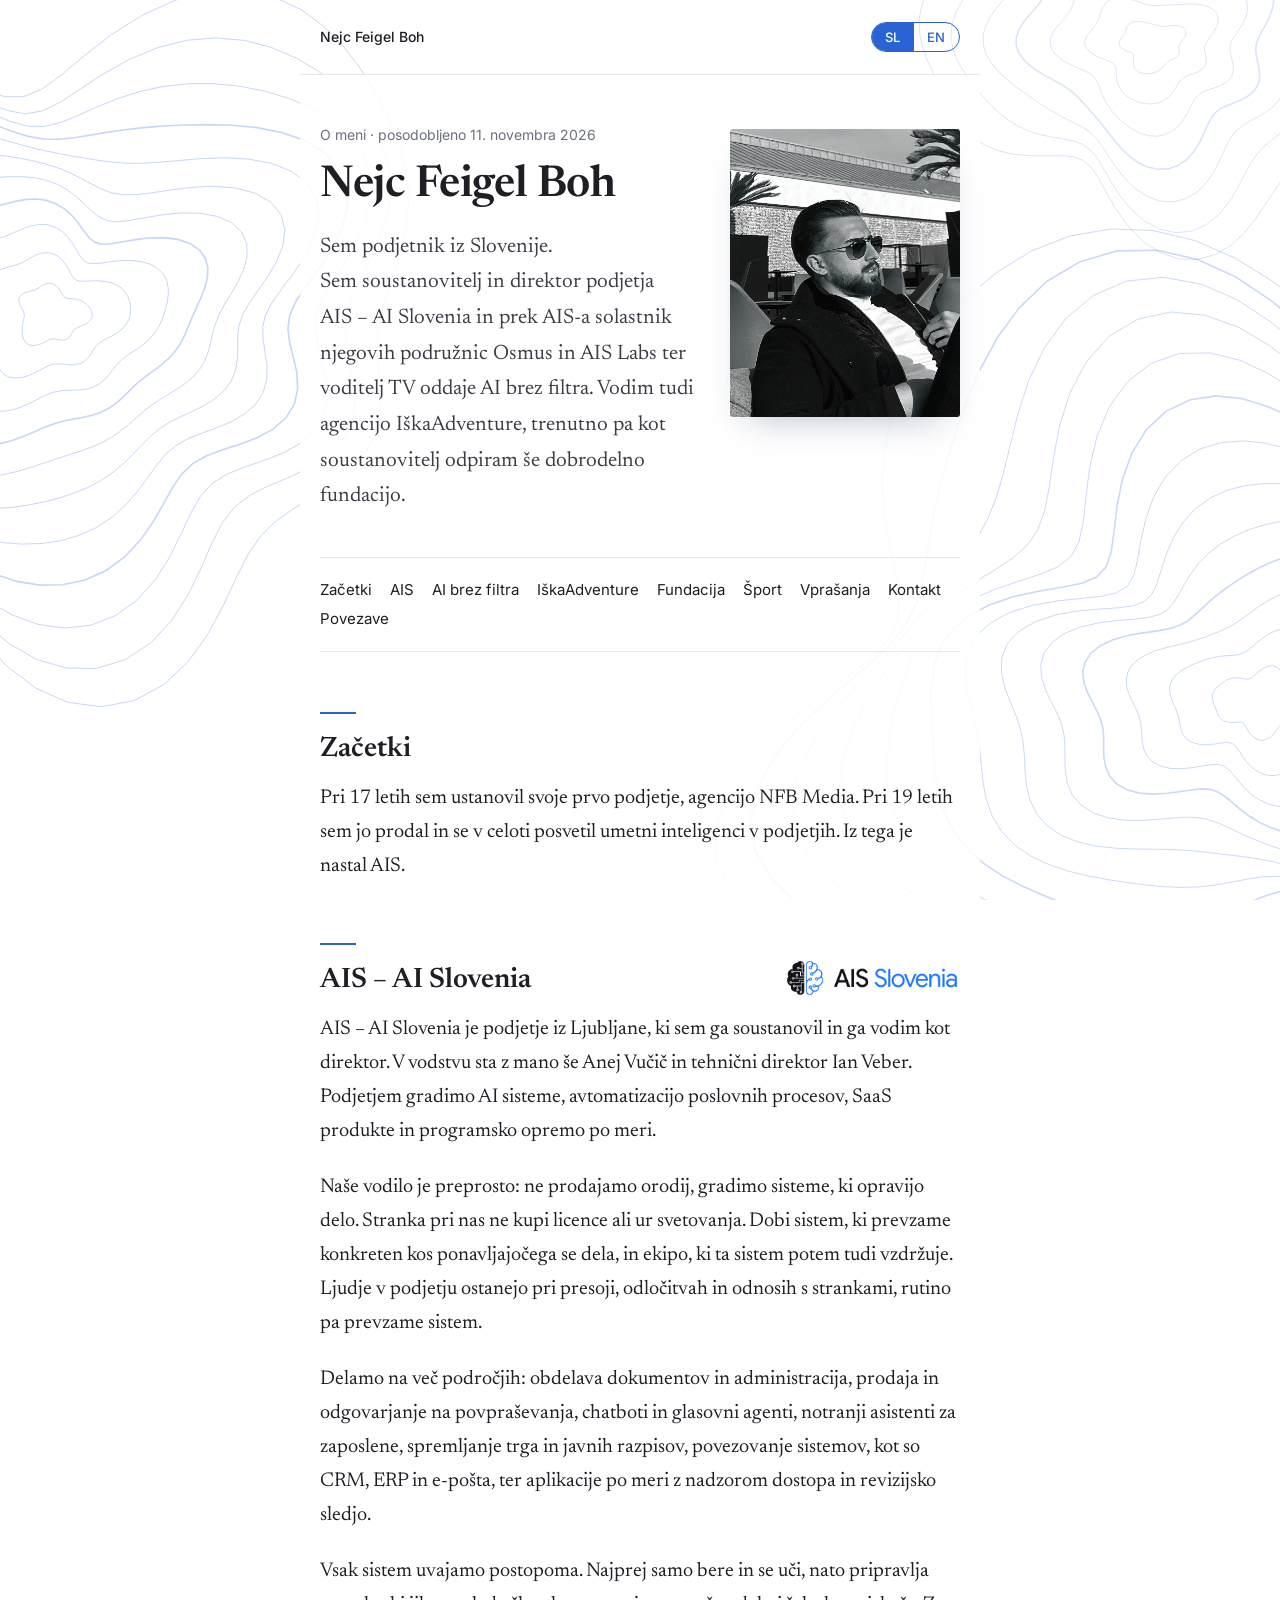
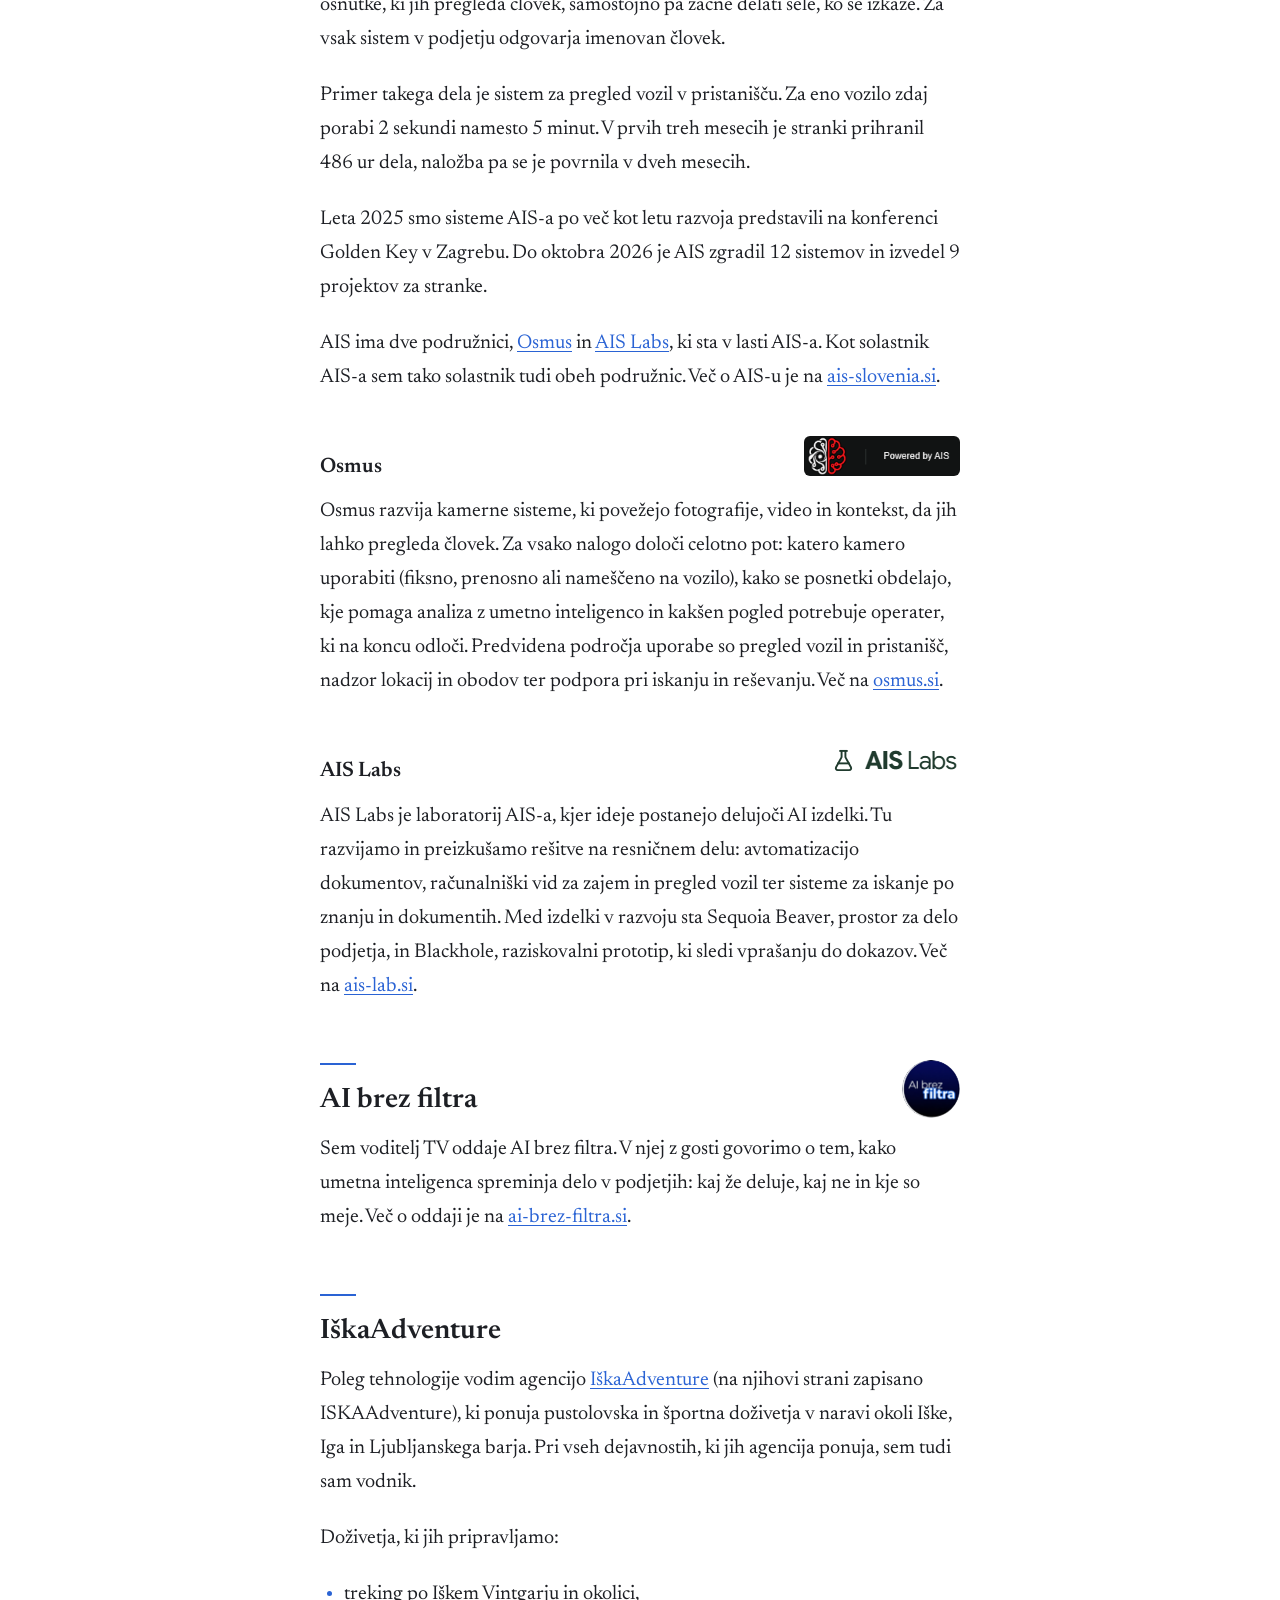
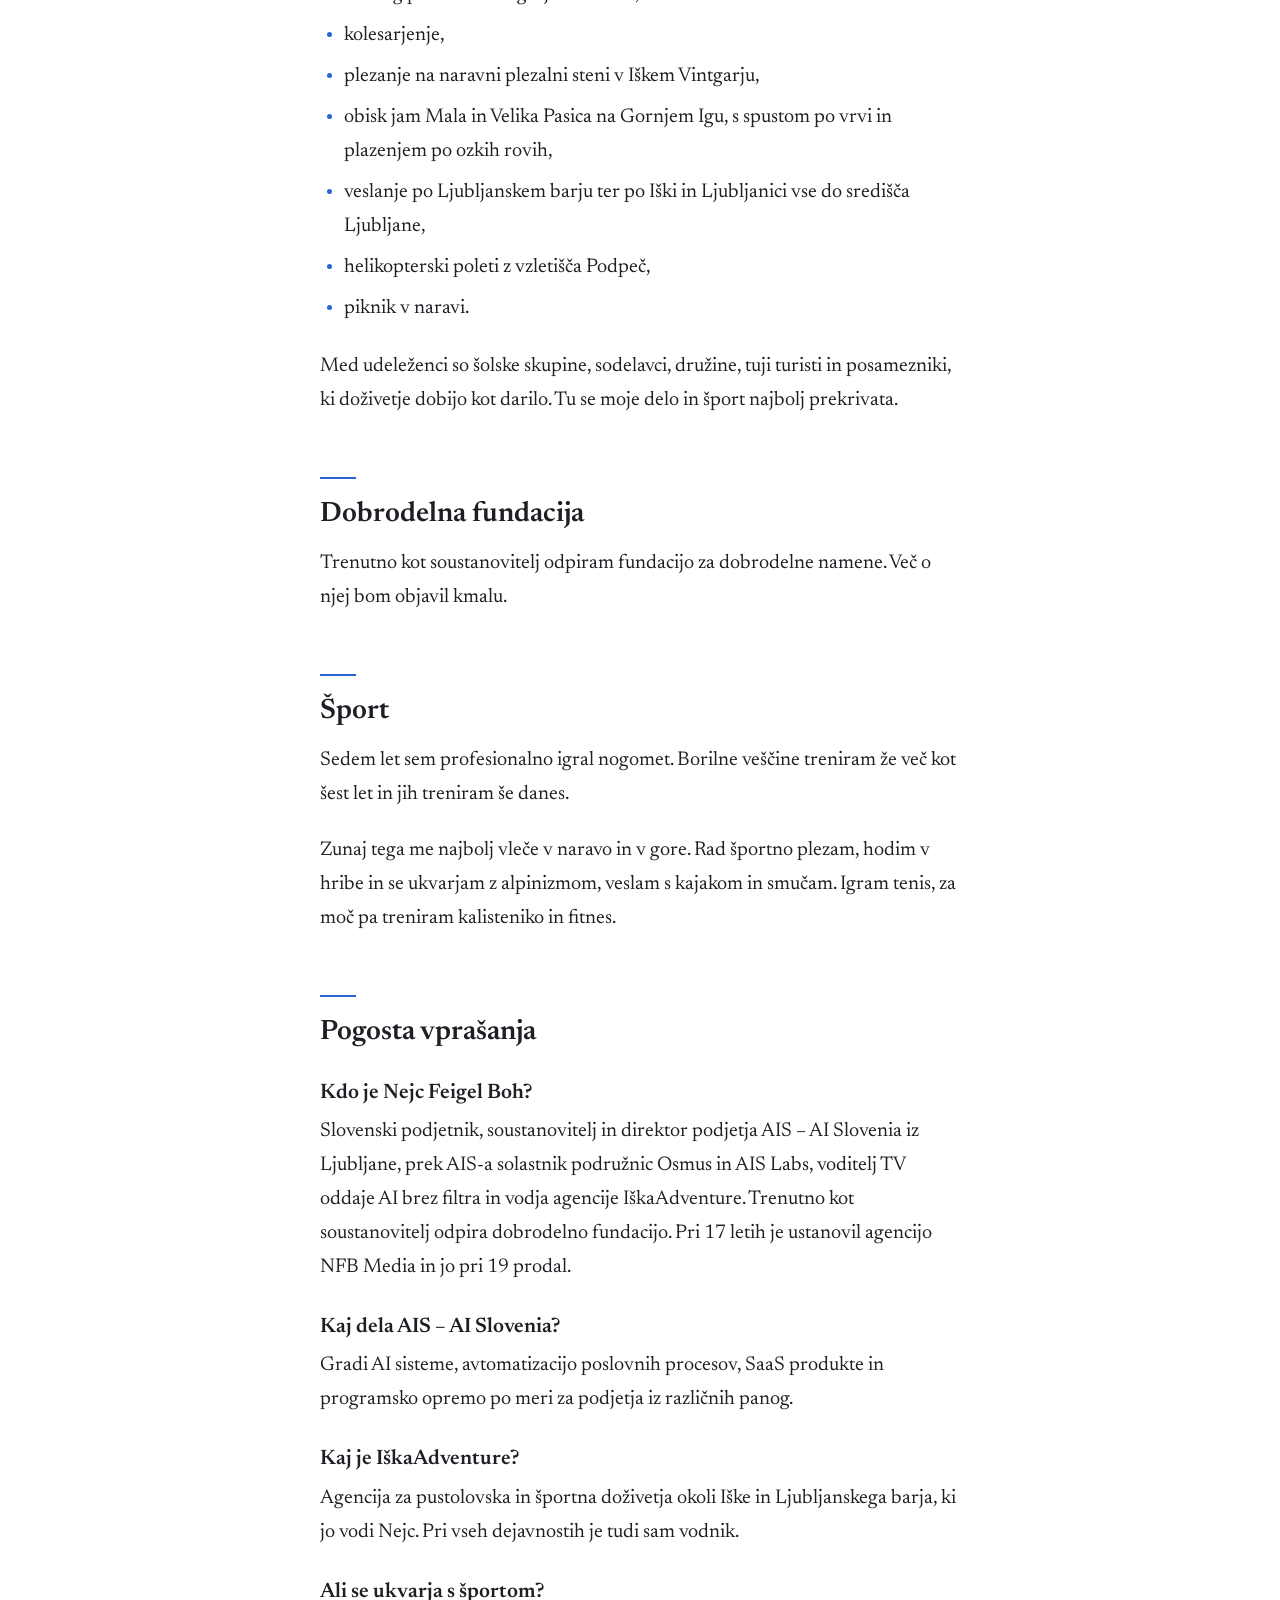
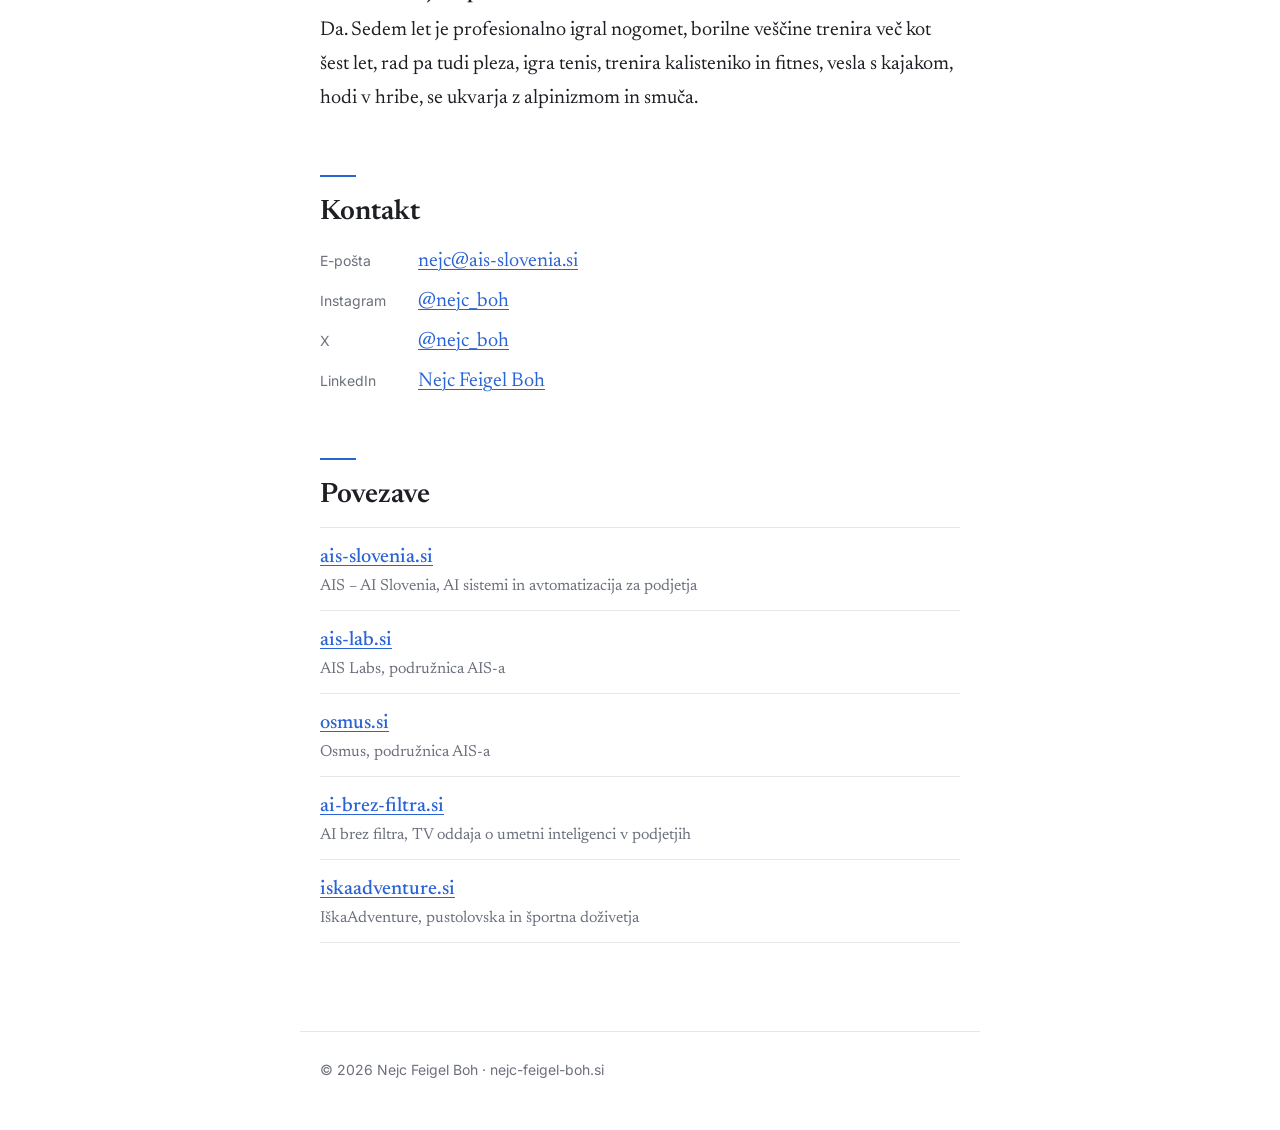
==== index.html @ ed2485aa "Osebna stran nejc-feigel-boh.si (SL in EN) Co-Authored-By: Claude Opus 5.5 <noreply@anthropic.com>" ====
<!doctype html>
<html lang="sl">
<head>
<meta charset="utf-8">
<meta name="viewport" content="width=device-width, initial-scale=1">
<title>Nejc Feigel Boh – soustanovitelj in direktor AIS</title>
<meta name="description" content="Nejc Feigel Boh je soustanovitelj in direktor AIS – AI Slovenia, voditelj TV oddaje AI brez filtra in vodja agencije IškaAdventure. Kdo je in s čim se ukvarja.">
<meta name="author" content="Nejc Feigel Boh">
<link rel="canonical" href="https://nejc-feigel-boh.si/">
<link rel="alternate" hreflang="sl" href="https://nejc-feigel-boh.si/">
<link rel="alternate" hreflang="en" href="https://nejc-feigel-boh.si/en/">
<link rel="alternate" hreflang="x-default" href="https://nejc-feigel-boh.si/">
<meta name="robots" content="index, follow, max-image-preview:large">
<meta name="color-scheme" content="light">

<meta property="og:type" content="profile">
<meta property="og:locale" content="sl_SI">
<meta property="og:title" content="Nejc Feigel Boh">
<meta property="og:description" content="Kdo je Nejc Feigel Boh, s čim se ukvarja in kako ga kontaktirate.">
<meta property="og:url" content="https://nejc-feigel-boh.si/">
<meta property="og:image" content="https://nejc-feigel-boh.si/og-image.jpg">
<meta property="og:image:width" content="1200">
<meta property="og:image:height" content="630">
<meta property="og:image:alt" content="Nejc Feigel Boh, črno-bela fotografija">
<meta property="profile:first_name" content="Nejc">
<meta property="profile:last_name" content="Feigel Boh">
<meta name="twitter:card" content="summary_large_image">

<link rel="alternate" type="text/plain" href="/llms.txt" title="LLM povzetek">

<link rel="preload" href="/fonts/newsreader-normal-400-latin.woff2" as="font" type="font/woff2" crossorigin>
<link rel="stylesheet" href="/fonts/fonts.css">
<link rel="icon" href="/favicon.svg" type="image/svg+xml">
<link rel="icon" href="/favicon-32.png" sizes="32x32" type="image/png">
<link rel="apple-touch-icon" href="/apple-touch-icon.png">

<script type="application/ld+json">
{
  "@context": "https://schema.org",
  "@graph": [
    {
      "@type": "ProfilePage",
      "@id": "https://nejc-feigel-boh.si/#page",
      "url": "https://nejc-feigel-boh.si/",
      "name": "Nejc Feigel Boh",
      "inLanguage": "sl",
      "dateModified": "2026-11-11",
      "mainEntity": { "@id": "https://nejc-feigel-boh.si/#person" }
    },
    {
      "@type": "Person",
      "@id": "https://nejc-feigel-boh.si/#person",
      "name": "Nejc Feigel Boh",
      "givenName": "Nejc",
      "familyName": "Feigel Boh",
      "url": "https://nejc-feigel-boh.si/",
      "image": "https://nejc-feigel-boh.si/nejc-foto.jpg",
      "jobTitle": [
        "Soustanovitelj in direktor AIS – AI Slovenia",
        "Voditelj TV oddaje AI brez filtra",
        "Vodja agencije IškaAdventure in vodnik"
      ],
      "description": "Slovenski podjetnik. Soustanovitelj in direktor podjetja AIS – AI Slovenia, ki gradi AI sisteme, avtomatizacijo poslovnih procesov, SaaS produkte in programsko opremo po meri. Kot solastnik AIS-a je solastnik tudi njegovih podružnic Osmus in AIS Labs. Voditelj TV oddaje AI brez filtra. Vodi agencijo IškaAdventure in je vodnik pri njenih pustolovskih in športnih dejavnostih. Kot soustanovitelj odpira dobrodelno fundacijo. Pri 17 letih je ustanovil agencijo NFB Media in jo pri 19 prodal. Sedem let je profesionalno igral nogomet, borilne veščine trenira več kot šest let.",
      "nationality": { "@type": "Country", "name": "Slovenija" },
      "homeLocation": { "@type": "Place", "name": "Ljubljana, Slovenija" },
      "worksFor": [{ "@id": "https://ais-slovenia.si/#organization" }, { "@id": "https://nejc-feigel-boh.si/#iska" }],
      "email": "mailto:nejc@ais-slovenia.si",
      "knowsLanguage": ["sl", "en"],
      "knowsAbout": [
        "umetna inteligenca v podjetjih",
        "avtomatizacija poslovnih procesov",
        "AI agenti",
        "programska oprema po meri",
        "vodenje podjetja",
        "pustolovski turizem in vodenje v naravi",
        "plezanje", "nogomet", "borilne veščine"
      ],
      "sameAs": [
        "https://www.instagram.com/nejc_boh/",
        "https://x.com/nejc_boh",
        "https://si.linkedin.com/in/nejc-feigel-boh-abba783a3"
      ]
    },
    {
      "@type": "Organization",
      "@id": "https://ais-slovenia.si/#organization",
      "name": "AIS Slovenia",
      "alternateName": ["AIS – AI Slovenia", "AIS", "Artificial Intelligence Slovenia"],
      "legalName": "AIS, razvoj umetne inteligence, Anej Vučič s.p.",
      "url": "https://ais-slovenia.si/",
      "address": { "@type": "PostalAddress", "addressLocality": "Ljubljana", "addressCountry": "SI" },
      "founder": { "@id": "https://nejc-feigel-boh.si/#person" },
      "subOrganization": [
        { "@type": "Organization", "name": "Osmus", "alternateName": "OSMUS", "url": "https://osmus.si/" },
        { "@type": "Organization", "name": "AIS Labs", "url": "https://ais-lab.si/" }
      ]
    },
    {
      "@type": "Organization",
      "@id": "https://nejc-feigel-boh.si/#iska",
      "name": "IškaAdventure",
      "alternateName": ["ISKAAdventure", "Iška Adventure"],
      "url": "https://iskaadventure.si/",
      "description": "Pustolovske in športne dejavnosti v okolici Iške in Ljubljanskega barja: treking, kolesarjenje, plezanje v Iškem Vintgarju, obisk jam Mala in Velika Pasica, veslanje, helikopterski poleti in piknik."
    },
    {
      "@type": "TVSeries",
      "name": "AI brez filtra",
      "url": "https://ai-brez-filtra.si/",
      "inLanguage": "sl",
      "actor": { "@id": "https://nejc-feigel-boh.si/#person" },
      "description": "TV oddaja o umetni inteligenci v podjetjih, ki jo vodi Nejc Feigel Boh."
    },
    {
      "@type": "FAQPage",
      "@id": "https://nejc-feigel-boh.si/#faq",
      "mainEntity": [
        {
          "@type": "Question",
          "name": "Kdo je Nejc Feigel Boh?",
          "acceptedAnswer": { "@type": "Answer", "text": "Nejc Feigel Boh je slovenski podjetnik, soustanovitelj in direktor podjetja AIS – AI Slovenia iz Ljubljane in prek AIS-a solastnik podružnic Osmus in AIS Labs, voditelj TV oddaje AI brez filtra in vodja agencije IškaAdventure. Trenutno kot soustanovitelj odpira dobrodelno fundacijo. Pri 17 letih je ustanovil agencijo NFB Media in jo pri 19 prodal." }
        },
        {
          "@type": "Question",
          "name": "Kaj je AIS – AI Slovenia?",
          "acceptedAnswer": { "@type": "Answer", "text": "AIS – AI Slovenia je podjetje iz Ljubljane, ki gradi AI sisteme, avtomatizacije poslovnih procesov, SaaS produkte in aplikacije po meri. Podružnici AIS-a sta Osmus in AIS Labs." }
        },
        {
          "@type": "Question",
          "name": "Kaj je IškaAdventure?",
          "acceptedAnswer": { "@type": "Answer", "text": "IškaAdventure (uradno ISKAAdventure) je agencija za pustolovske in športne dejavnosti v okolici Iške in Ljubljanskega barja, ki jo vodi Nejc Feigel Boh. Ponuja treking, kolesarjenje, plezanje v Iškem Vintgarju, obisk jam Mala in Velika Pasica, veslanje, helikopterske polete in piknike. Nejc je vodnik pri vseh dejavnostih." }
        },
        {
          "@type": "Question",
          "name": "Ali se Nejc Feigel Boh ukvarja s športom?",
          "acceptedAnswer": { "@type": "Answer", "text": "Da. Sedem let je profesionalno igral nogomet, borilne veščine trenira več kot šest let. Rad pleza, igra tenis, trenira kalisteniko in fitnes, vesla s kajakom, hodi v hribe, se ukvarja z alpinizmom in smuča." }
        },
        {
          "@type": "Question",
          "name": "Kako kontaktiram Nejca Feigel Boha?",
          "acceptedAnswer": { "@type": "Answer", "text": "Po e-pošti nejc@ais-slovenia.si." }
        }
      ]
    }
  ]
}
</script>

<style>
  :root {
    --bg: #ffffff;
    --text: #1d1f24;
    --muted: #6b707c;
    --line: #e6e7ea;
    --blue: #2a63d4;
    --blue-dark: #1d4aa6;
  }
  * { box-sizing: border-box; }
  html { scroll-behavior: smooth; }
  body {
    margin: 0; background: var(--bg); color: var(--text);
    font-family: Newsreader, Georgia, "Times New Roman", serif;
    font-size: 20px; line-height: 1.7;
    -webkit-font-smoothing: antialiased;
  }
  a { color: var(--blue); text-decoration: underline; text-decoration-thickness: 1px; text-underline-offset: 3px; }
  a:hover { color: var(--blue-dark); }

  .site { max-width: 680px; margin: 0 auto; padding: 0 20px; }
  .top {
    max-width: 680px; margin: 0 auto; padding: 22px 20px;
    display: flex; justify-content: space-between; align-items: baseline; gap: 16px;
    font-family: Inter, system-ui, sans-serif; font-size: 14px; color: var(--muted);
    border-bottom: 1px solid var(--line);
  }
  .top a { color: var(--text); text-decoration: none; font-weight: 500; }
  .top { align-items: center; }

  /* Gumb za jezik */
  .lang { display: inline-flex; border: 1px solid var(--blue); border-radius: 999px; overflow: hidden; }
  .lang a, .lang span {
    padding: 5px 13px; font-size: 13px; font-weight: 500; letter-spacing: .04em; line-height: 1.4;
  }
  .lang .on { background: var(--blue); color: #fff; }
  .top .lang a { color: var(--blue); }
  .top .lang a:hover { background: #eef3fc; color: var(--blue-dark); }

  article { padding: 48px 0 24px; }

  .author { font-family: Inter, system-ui, sans-serif; font-size: 14px; color: var(--muted); margin-bottom: 14px; }

  /* Velika fotografija na vrhu */
  .opening { display: grid; grid-template-columns: 1fr 230px; gap: 36px; align-items: start; }
  .opening .intro { font-size: 21px; }
  .nowrap { white-space: nowrap; }
  .hero-photo { margin: 6px 0 0; }
  .hero-photo img {
    display: block; width: 100%; height: auto; aspect-ratio: 4 / 5; object-fit: cover; object-position: 45% 30%;
    border-radius: 3px; box-shadow: 0 18px 36px -20px rgba(20, 40, 90, .35);
  }
  @media (max-width: 600px) {
    .opening { grid-template-columns: 1fr; gap: 0; }
    .hero-photo { order: -1; width: 62%; max-width: 240px; margin: 0 0 24px; }
  }

  /* Ozadje: plastnice, ki se premikajo ob skrolanju */
  html { background: var(--bg); }
  body { background: transparent; }
  #topo { position: fixed; inset: 0; width: 100%; height: 100%; z-index: -1; pointer-events: none; }
  #topo path { fill: none; stroke: var(--blue); stroke-width: 1; vector-effect: non-scaling-stroke; }
  .top, .site, footer { position: relative; }
  article { background: rgba(255,255,255,.86); margin: 0 -20px; padding-left: 20px; padding-right: 20px; }

  .progress {
    position: fixed; top: 0; left: 0; height: 2px; width: 100%; background: var(--blue);
    transform-origin: 0 50%; transform: scaleX(0); z-index: 20;
  }

  /* Besedilo se ob skrolanju nežno prikaže */
  .js .reveal { opacity: 0; transform: translateY(14px); transition: opacity .7s ease, transform .7s ease; }
  .js .reveal.in { opacity: 1; transform: none; }
  @media (prefers-reduced-motion: reduce) {
    .js .reveal { opacity: 1; transform: none; transition: none; }
  }

  h1 { font-weight: 600; font-size: 44px; line-height: 1.15; letter-spacing: -.01em; margin: 0 0 18px; }
  .intro { font-size: 22px; color: #3a3d45; margin: 0 0 8px; }

  h2 { font-weight: 600; font-size: 28px; line-height: 1.25; margin: 56px 0 14px; padding-top: 4px; }
  h2::before { content: ""; display: block; width: 36px; height: 2px; background: var(--blue); margin-bottom: 18px; }
  h3 { font-weight: 600; font-size: 21px; line-height: 1.35; margin: 30px 0 6px; }
  p { margin: 0 0 1.1em; }
  ul { margin: 0 0 1.2em; padding-left: 1.2em; }
  li { margin-bottom: .35em; }
  li::marker { color: var(--blue); }

  .toc {
    margin: 34px 0 0; padding: 18px 0; border-top: 1px solid var(--line); border-bottom: 1px solid var(--line);
    font-family: Inter, system-ui, sans-serif; font-size: 15px; line-height: 1.9; color: var(--muted);
  }
  .toc a { color: var(--text); text-decoration: none; margin-right: 14px; white-space: nowrap; }
  .toc a:hover { color: var(--blue); }

  .note { color: var(--muted); font-size: 17px; }

  .sec-title {
    display: flex; justify-content: space-between; align-items: flex-end; gap: 12px 24px; flex-wrap: wrap;
    margin: 56px 0 14px;
  }
  .sec-title h2 { margin: 0; }
  .sec-logo { display: block; line-height: 0; }
  .sec-logo img { height: 40px; width: auto; }
  .sec-title.sub { margin: 30px 0 6px; align-items: center; }
  .sec-logo img.logo-dark { height: 40px; border-radius: 6px; }
  .sec-logo img.logo-small { height: 27px; }
  .sec-logo img.logo-round { height: 58px; border-radius: 50%; }
  @media (max-width: 600px) {
    .sec-title { margin-top: 46px; }
    .sec-title.sub { margin-top: 28px; }
    .sec-logo img { height: 32px; }
    .sec-logo img.logo-dark { height: 34px; }
    .sec-logo img.logo-small { height: 24px; }
    .sec-logo img.logo-round { height: 48px; }
  }

  .contact { list-style: none; padding: 0; margin: 0 0 1.2em; }
  .contact li { margin: 0 0 .3em; }
  .contact span { display: inline-block; min-width: 98px; font-family: Inter, system-ui, sans-serif; font-size: 14px; color: var(--muted); }

  .links { list-style: none; padding: 0; margin: 0 0 1.2em; }
  .links li { padding: 12px 0; border-bottom: 1px solid var(--line); margin: 0; }
  .links li:first-child { border-top: 1px solid var(--line); }
  .links a { font-weight: 500; }
  .links span { display: block; font-size: 16px; color: var(--muted); line-height: 1.5; }

  footer {
    max-width: 680px; margin: 40px auto 0; padding: 26px 20px 48px; border-top: 1px solid var(--line);
    font-family: Inter, system-ui, sans-serif; font-size: 14px; color: var(--muted);
  }

  @media (max-width: 600px) {
    body { font-size: 18.5px; }
    h1 { font-size: 34px; }
    .intro { font-size: 20px; }
    h2 { font-size: 25px; margin-top: 46px; }
    article { padding-top: 34px; }
  }
</style>
</head>
<body>
<script>document.documentElement.classList.add('js');</script>
<div class="progress" aria-hidden="true"></div>
<svg id="topo" aria-hidden="true"></svg>

<header class="top">
  <a href="#">Nejc Feigel Boh</a>
  <nav class="lang" aria-label="Jezik">
    <span class="on" aria-current="true">SL</span><a href="/en/" hreflang="en" lang="en" title="Read in English">EN</a>
  </nav>
</header>

<main class="site">
<article>

  <div class="opening">
    <div>
      <div class="author">O meni · posodobljeno 11. novembra 2026</div>
      <h1>Nejc Feigel Boh</h1>
      <p class="intro">
        Sem podjetnik iz Slovenije.<br>
        Sem soustanovitelj in direktor podjetja <span class="nowrap">AIS – AI Slovenia</span> in prek AIS-a
        solastnik njegovih podružnic Osmus in AIS Labs ter voditelj TV oddaje AI brez filtra. Vodim tudi
        agencijo IškaAdventure, trenutno pa kot soustanovitelj odpiram še dobrodelno fundacijo.
      </p>
    </div>
    <figure class="hero-photo">
      <img src="nejc-foto.jpg" alt="Nejc Feigel Boh, črno-bela fotografija" width="1069" height="1133">
    </figure>
  </div>

  <nav class="toc" aria-label="Vsebina">
    <a href="#zacetki">Začetki</a>
    <a href="#ais">AIS</a>
    <a href="#ai-brez-filtra">AI brez filtra</a>
    <a href="#iskaadventure">IškaAdventure</a>
    <a href="#fundacija">Fundacija</a>
    <a href="#sport">Šport</a>
    <a href="#vprasanja">Vprašanja</a>
    <a href="#kontakt">Kontakt</a>
    <a href="#povezave">Povezave</a>
  </nav>

  <h2 id="zacetki">Začetki</h2>
  <p>
    Pri 17 letih sem ustanovil svoje prvo podjetje, agencijo NFB Media. Pri 19 letih sem jo prodal in se
    v celoti posvetil umetni inteligenci v podjetjih. Iz tega je nastal AIS.
  </p>

  <div class="sec-title">
    <h2 id="ais">AIS – AI Slovenia</h2>
    <a href="https://ais-slovenia.si/" class="sec-logo"><img src="ais-logo.png" alt="Logotip AIS Slovenia" width="502" height="114"></a>
  </div>
  <p>
    AIS – AI Slovenia je podjetje iz Ljubljane, ki sem ga soustanovil in ga vodim kot direktor.
    V vodstvu sta z mano še Anej Vučič in tehnični direktor Ian Veber. Podjetjem gradimo AI sisteme,
    avtomatizacijo poslovnih procesov, SaaS produkte in programsko opremo po meri.
  </p>
  <p>
    Naše vodilo je preprosto: ne prodajamo orodij, gradimo sisteme, ki opravijo delo. Stranka pri nas ne
    kupi licence ali ur svetovanja. Dobi sistem, ki prevzame konkreten kos ponavljajočega se dela, in ekipo,
    ki ta sistem potem tudi vzdržuje. Ljudje v podjetju ostanejo pri presoji, odločitvah in odnosih s strankami,
    rutino pa prevzame sistem.
  </p>
  <p>
    Delamo na več področjih: obdelava dokumentov in administracija, prodaja in odgovarjanje na povpraševanja,
    chatboti in glasovni agenti, notranji asistenti za zaposlene, spremljanje trga in javnih razpisov,
    povezovanje sistemov, kot so CRM, ERP in e-pošta, ter aplikacije po meri z nadzorom dostopa in
    revizijsko sledjo.
  </p>
  <p>
    Vsak sistem uvajamo postopoma. Najprej samo bere in se uči, nato pripravlja osnutke, ki jih pregleda
    človek, samostojno pa začne delati šele, ko se izkaže. Za vsak sistem v podjetju odgovarja imenovan
    človek.
  </p>
  <p>
    Primer takega dela je sistem za pregled vozil v pristanišču. Za eno vozilo zdaj porabi 2 sekundi
    namesto 5 minut. V prvih treh mesecih je stranki prihranil 486 ur dela, naložba pa se je povrnila
    v dveh mesecih.
  </p>
  <p>
    Leta 2025 smo sisteme AIS-a po več kot letu razvoja predstavili na konferenci Golden Key v Zagrebu.
    Do oktobra 2026 je AIS zgradil 12 sistemov in izvedel 9 projektov za stranke.
  </p>

  <p>
    AIS ima dve podružnici, <a href="https://osmus.si/">Osmus</a> in
    <a href="https://ais-lab.si/">AIS Labs</a>, ki sta v lasti AIS-a. Kot solastnik AIS-a sem tako
    solastnik tudi obeh podružnic. Več o AIS-u je na
    <a href="https://ais-slovenia.si/">ais-slovenia.si</a>.
  </p>

  <div class="sec-title sub">
    <h3 id="osmus">Osmus</h3>
    <a href="https://osmus.si/" class="sec-logo"><img class="logo-dark" src="osmus-logo.png?v=2" alt="Logotip Osmus, Powered by AIS" width="203" height="52"></a>
  </div>

  <p>
    Osmus razvija kamerne sisteme, ki povežejo fotografije, video in kontekst, da jih lahko pregleda človek.
    Za vsako nalogo določi celotno pot: katero kamero uporabiti (fiksno, prenosno ali nameščeno na vozilo),
    kako se posnetki obdelajo, kje pomaga analiza z umetno inteligenco in kakšen pogled potrebuje operater,
    ki na koncu odloči. Predvidena področja uporabe so pregled vozil in pristanišč, nadzor lokacij in obodov
    ter podpora pri iskanju in reševanju. Več na <a href="https://osmus.si/">osmus.si</a>.
  </p>

  <div class="sec-title sub">
    <h3 id="ais-labs">AIS Labs</h3>
    <a href="https://ais-lab.si/" class="sec-logo"><img class="logo-small" src="ais-labs-logo.png" alt="Logotip AIS Labs" width="128" height="27"></a>
  </div>

  <p>
    AIS Labs je laboratorij AIS-a, kjer ideje postanejo delujoči AI izdelki. Tu razvijamo in preizkušamo
    rešitve na resničnem delu: avtomatizacijo dokumentov, računalniški vid za zajem in pregled vozil ter
    sisteme za iskanje po znanju in dokumentih. Med izdelki v razvoju sta Sequoia Beaver, prostor za delo
    podjetja, in Blackhole, raziskovalni prototip, ki sledi vprašanju do dokazov. Več na
    <a href="https://ais-lab.si/">ais-lab.si</a>.
  </p>

  <div class="sec-title">
    <h2 id="ai-brez-filtra">AI brez filtra</h2>
    <a href="https://ai-brez-filtra.si/" class="sec-logo"><img class="logo-round" src="ai-brez-filtra-logo.png?v=2" alt="Logotip oddaje AI brez filtra" width="200" height="200"></a>
  </div>
  <p>
    Sem voditelj TV oddaje AI brez filtra. V njej z gosti govorimo o tem, kako umetna inteligenca
    spreminja delo v podjetjih: kaj že deluje, kaj ne in kje so meje. Več o oddaji je na
    <a href="https://ai-brez-filtra.si/">ai-brez-filtra.si</a>.
  </p>

  <h2 id="iskaadventure">IškaAdventure</h2>
  <p>
    Poleg tehnologije vodim agencijo <a href="https://iskaadventure.si/">IškaAdventure</a>
    (na njihovi strani zapisano ISKAAdventure), ki ponuja
    pustolovska in športna doživetja v naravi okoli Iške, Iga in Ljubljanskega barja. Pri vseh dejavnostih,
    ki jih agencija ponuja, sem tudi sam vodnik.
  </p>
  <p>Doživetja, ki jih pripravljamo:</p>
  <ul>
    <li>treking po Iškem Vintgarju in okolici,</li>
    <li>kolesarjenje,</li>
    <li>plezanje na naravni plezalni steni v Iškem Vintgarju,</li>
    <li>obisk jam Mala in Velika Pasica na Gornjem Igu, s spustom po vrvi in plazenjem po ozkih rovih,</li>
    <li>veslanje po Ljubljanskem barju ter po Iški in Ljubljanici vse do središča Ljubljane,</li>
    <li>helikopterski poleti z vzletišča Podpeč,</li>
    <li>piknik v naravi.</li>
  </ul>
  <p>
    Med udeleženci so šolske skupine, sodelavci, družine, tuji turisti in posamezniki, ki doživetje
    dobijo kot darilo. Tu se moje delo in šport najbolj prekrivata.
  </p>

  <h2 id="fundacija">Dobrodelna fundacija</h2>
  <p>
    Trenutno kot soustanovitelj odpiram fundacijo za dobrodelne namene. Več o njej bom objavil kmalu.
  </p>

  <h2 id="sport">Šport</h2>
  <p>
    Sedem let sem profesionalno igral nogomet. Borilne veščine treniram že več kot šest let in jih
    treniram še danes.
  </p>
  <p>
    Zunaj tega me najbolj vleče v naravo in v gore. Rad športno plezam, hodim v hribe in se ukvarjam
    z alpinizmom, veslam s kajakom in smučam. Igram tenis, za moč pa treniram kalisteniko in fitnes.
  </p>

  <h2 id="vprasanja">Pogosta vprašanja</h2>

  <h3>Kdo je Nejc Feigel Boh?</h3>
  <p>
    Slovenski podjetnik, soustanovitelj in direktor podjetja AIS – AI Slovenia iz Ljubljane, prek AIS-a
    solastnik podružnic Osmus in AIS Labs, voditelj TV oddaje AI brez filtra in vodja agencije IškaAdventure.
    Trenutno kot soustanovitelj odpira dobrodelno fundacijo. Pri 17 letih je ustanovil agencijo NFB Media
    in jo pri 19 prodal.
  </p>

  <h3>Kaj dela AIS – AI Slovenia?</h3>
  <p>
    Gradi AI sisteme, avtomatizacijo poslovnih procesov, SaaS produkte in programsko opremo po meri za
    podjetja iz različnih panog.
  </p>

  <h3>Kaj je IškaAdventure?</h3>
  <p>
    Agencija za pustolovska in športna doživetja okoli Iške in Ljubljanskega barja, ki jo vodi Nejc.
    Pri vseh dejavnostih je tudi sam vodnik.
  </p>

  <h3>Ali se ukvarja s športom?</h3>
  <p>
    Da. Sedem let je profesionalno igral nogomet, borilne veščine trenira več kot šest let, rad pa tudi
    pleza, igra tenis, trenira kalisteniko in fitnes, vesla s kajakom, hodi v hribe, se ukvarja z alpinizmom
    in smuča.
  </p>

  <h2 id="kontakt">Kontakt</h2>
  <ul class="contact">
    <li><span>E-pošta</span><a href="mailto:nejc@ais-slovenia.si">nejc@ais-slovenia.si</a></li>
    <li><span>Instagram</span><a href="https://www.instagram.com/nejc_boh/" rel="me">@nejc_boh</a></li>
    <li><span>X</span><a href="https://x.com/nejc_boh" rel="me">@nejc_boh</a></li>
    <li><span>LinkedIn</span><a href="https://si.linkedin.com/in/nejc-feigel-boh-abba783a3" rel="me">Nejc Feigel Boh</a></li>
  </ul>

  <h2 id="povezave">Povezave</h2>
  <ul class="links">
    <li><a href="https://ais-slovenia.si/">ais-slovenia.si</a><span>AIS – AI Slovenia, AI sistemi in avtomatizacija za podjetja</span></li>
    <li><a href="https://ais-lab.si/">ais-lab.si</a><span>AIS Labs, podružnica AIS-a</span></li>
    <li><a href="https://osmus.si/">osmus.si</a><span>Osmus, podružnica AIS-a</span></li>
    <li><a href="https://ai-brez-filtra.si/">ai-brez-filtra.si</a><span>AI brez filtra, TV oddaja o umetni inteligenci v podjetjih</span></li>
    <li><a href="https://iskaadventure.si/">iskaadventure.si</a><span>IškaAdventure, pustolovska in športna doživetja</span></li>
  </ul>

</article>
</main>

<footer>
  © 2026 Nejc Feigel Boh · nejc-feigel-boh.si
</footer>

<script>
(function () {
  var NS = 'http://www.w3.org/2000/svg';
  var svg = document.getElementById('topo');
  var reduce = window.matchMedia('(prefers-reduced-motion: reduce)').matches;
  var groups = [];

  // Plastnice: valovite zaprte krivulje okoli središča, kot na zemljevidu gora.
  function contour(cx, cy, r, seed) {
    var pts = [], n = 90;
    for (var i = 0; i < n; i++) {
      var a = i / n * Math.PI * 2;
      var k = 1 + .16 * Math.sin(3 * a + seed) + .09 * Math.sin(5 * a + seed * 1.7) + .05 * Math.cos(7 * a - seed);
      pts.push([cx + Math.cos(a) * r * k, cy + Math.sin(a) * r * k * .82]);
    }
    var d = 'M' + pts[0][0].toFixed(1) + ' ' + pts[0][1].toFixed(1);
    for (var j = 1; j < n; j++) d += 'L' + pts[j][0].toFixed(1) + ' ' + pts[j][1].toFixed(1);
    return d + 'Z';
  }

  function build() {
    svg.innerHTML = '';
    groups = [];
    var w = innerWidth, h = innerHeight;
    svg.setAttribute('viewBox', '0 0 ' + w + ' ' + h);
    var hills = [
      { x: w * .04, y: h * .35, levels: 11, step: 34, seed: 1.3, speed: .12, op: .26 },
      { x: w * .98, y: h * .78, levels: 13, step: 38, seed: 4.1, speed: .22, op: .24 },
      { x: w * .9,  y: h * .05, levels: 7,  step: 30, seed: 2.6, speed: .06, op: .17 }
    ];
    hills.forEach(function (hl) {
      var g = document.createElementNS(NS, 'g');
      g.style.opacity = hl.op;
      for (var i = 1; i <= hl.levels; i++) {
        var p = document.createElementNS(NS, 'path');
        p.setAttribute('d', contour(hl.x, hl.y, i * hl.step, hl.seed + i * .23));
        if (i % 4 === 0) p.style.strokeWidth = 1.6;
        g.appendChild(p);
      }
      svg.appendChild(g);
      groups.push({ el: g, hill: hl });
    });
    update();
  }

  var bar = document.querySelector('.progress');
  function update() {
    var y = scrollY, max = document.documentElement.scrollHeight - innerHeight;
    bar.style.transform = 'scaleX(' + (max > 0 ? y / max : 0) + ')';
    if (reduce) return;
    groups.forEach(function (o, i) {
      var dy = -y * o.hill.speed, rot = y * .004 * (i % 2 ? -1 : 1);
      o.el.setAttribute('transform', 'translate(0 ' + dy.toFixed(1) + ') rotate(' + rot.toFixed(2) + ' ' + o.hill.x + ' ' + o.hill.y + ')');
    });
  }

  var ticking = false;
  addEventListener('scroll', function () {
    if (!ticking) { ticking = true; requestAnimationFrame(function () { update(); ticking = false; }); }
  }, { passive: true });
  addEventListener('resize', build);
  build();

  // Prikaz besedila ob skrolanju
  var items = document.querySelectorAll('article h2, article h3, article p, article ul, .toc');
  if ('IntersectionObserver' in window) {
    var io = new IntersectionObserver(function (entries) {
      entries.forEach(function (e) { if (e.isIntersecting) { e.target.classList.add('in'); io.unobserve(e.target); } });
    }, { rootMargin: '0px 0px -8% 0px' });
    items.forEach(function (el) { el.classList.add('reveal'); io.observe(el); });
  }
})();
</script>

</body>
</html>
---- fonts/fonts.css ----
/* latin-ext */
@font-face {
  font-family: 'Inter';
  font-style: normal;
  font-weight: 400;
  font-display: swap;
  src: url(/fonts/inter-normal-400-latin-ext.woff2) format('woff2');
  unicode-range: U+0100-02BA, U+02BD-02C5, U+02C7-02CC, U+02CE-02D7, U+02DD-02FF, U+0304, U+0308, U+0329, U+1D00-1DBF, U+1E00-1E9F, U+1EF2-1EFF, U+2020, U+20A0-20AB, U+20AD-20C4, U+2113, U+2C60-2C7F, U+A720-A7FF;
}
/* latin */
@font-face {
  font-family: 'Inter';
  font-style: normal;
  font-weight: 400;
  font-display: swap;
  src: url(/fonts/inter-normal-400-latin.woff2) format('woff2');
  unicode-range: U+0000-00FF, U+0131, U+0152-0153, U+02BB-02BC, U+02C6, U+02DA, U+02DC, U+0304, U+0308, U+0329, U+2000-206F, U+20AC, U+2122, U+2191, U+2193, U+2212, U+2215, U+FEFF, U+FFFD;
}
/* latin-ext */
@font-face {
  font-family: 'Inter';
  font-style: normal;
  font-weight: 500;
  font-display: swap;
  src: url(/fonts/inter-normal-400-latin-ext.woff2) format('woff2');
  unicode-range: U+0100-02BA, U+02BD-02C5, U+02C7-02CC, U+02CE-02D7, U+02DD-02FF, U+0304, U+0308, U+0329, U+1D00-1DBF, U+1E00-1E9F, U+1EF2-1EFF, U+2020, U+20A0-20AB, U+20AD-20C4, U+2113, U+2C60-2C7F, U+A720-A7FF;
}
/* latin */
@font-face {
  font-family: 'Inter';
  font-style: normal;
  font-weight: 500;
  font-display: swap;
  src: url(/fonts/inter-normal-400-latin.woff2) format('woff2');
  unicode-range: U+0000-00FF, U+0131, U+0152-0153, U+02BB-02BC, U+02C6, U+02DA, U+02DC, U+0304, U+0308, U+0329, U+2000-206F, U+20AC, U+2122, U+2191, U+2193, U+2212, U+2215, U+FEFF, U+FFFD;
}
/* latin-ext */
@font-face {
  font-family: 'Newsreader';
  font-style: italic;
  font-weight: 400;
  font-display: swap;
  src: url(/fonts/newsreader-italic-400-latin-ext.woff2) format('woff2');
  unicode-range: U+0100-02BA, U+02BD-02C5, U+02C7-02CC, U+02CE-02D7, U+02DD-02FF, U+0304, U+0308, U+0329, U+1D00-1DBF, U+1E00-1E9F, U+1EF2-1EFF, U+2020, U+20A0-20AB, U+20AD-20C4, U+2113, U+2C60-2C7F, U+A720-A7FF;
}
/* latin */
@font-face {
  font-family: 'Newsreader';
  font-style: italic;
  font-weight: 400;
  font-display: swap;
  src: url(/fonts/newsreader-italic-400-latin.woff2) format('woff2');
  unicode-range: U+0000-00FF, U+0131, U+0152-0153, U+02BB-02BC, U+02C6, U+02DA, U+02DC, U+0304, U+0308, U+0329, U+2000-206F, U+20AC, U+2122, U+2191, U+2193, U+2212, U+2215, U+FEFF, U+FFFD;
}
/* latin-ext */
@font-face {
  font-family: 'Newsreader';
  font-style: normal;
  font-weight: 400;
  font-display: swap;
  src: url(/fonts/newsreader-normal-400-latin-ext.woff2) format('woff2');
  unicode-range: U+0100-02BA, U+02BD-02C5, U+02C7-02CC, U+02CE-02D7, U+02DD-02FF, U+0304, U+0308, U+0329, U+1D00-1DBF, U+1E00-1E9F, U+1EF2-1EFF, U+2020, U+20A0-20AB, U+20AD-20C4, U+2113, U+2C60-2C7F, U+A720-A7FF;
}
/* latin */
@font-face {
  font-family: 'Newsreader';
  font-style: normal;
  font-weight: 400;
  font-display: swap;
  src: url(/fonts/newsreader-normal-400-latin.woff2) format('woff2');
  unicode-range: U+0000-00FF, U+0131, U+0152-0153, U+02BB-02BC, U+02C6, U+02DA, U+02DC, U+0304, U+0308, U+0329, U+2000-206F, U+20AC, U+2122, U+2191, U+2193, U+2212, U+2215, U+FEFF, U+FFFD;
}
/* latin-ext */
@font-face {
  font-family: 'Newsreader';
  font-style: normal;
  font-weight: 500;
  font-display: swap;
  src: url(/fonts/newsreader-normal-400-latin-ext.woff2) format('woff2');
  unicode-range: U+0100-02BA, U+02BD-02C5, U+02C7-02CC, U+02CE-02D7, U+02DD-02FF, U+0304, U+0308, U+0329, U+1D00-1DBF, U+1E00-1E9F, U+1EF2-1EFF, U+2020, U+20A0-20AB, U+20AD-20C4, U+2113, U+2C60-2C7F, U+A720-A7FF;
}
/* latin */
@font-face {
  font-family: 'Newsreader';
  font-style: normal;
  font-weight: 500;
  font-display: swap;
  src: url(/fonts/newsreader-normal-400-latin.woff2) format('woff2');
  unicode-range: U+0000-00FF, U+0131, U+0152-0153, U+02BB-02BC, U+02C6, U+02DA, U+02DC, U+0304, U+0308, U+0329, U+2000-206F, U+20AC, U+2122, U+2191, U+2193, U+2212, U+2215, U+FEFF, U+FFFD;
}
/* latin-ext */
@font-face {
  font-family: 'Newsreader';
  font-style: normal;
  font-weight: 600;
  font-display: swap;
  src: url(/fonts/newsreader-normal-400-latin-ext.woff2) format('woff2');
  unicode-range: U+0100-02BA, U+02BD-02C5, U+02C7-02CC, U+02CE-02D7, U+02DD-02FF, U+0304, U+0308, U+0329, U+1D00-1DBF, U+1E00-1E9F, U+1EF2-1EFF, U+2020, U+20A0-20AB, U+20AD-20C4, U+2113, U+2C60-2C7F, U+A720-A7FF;
}
/* latin */
@font-face {
  font-family: 'Newsreader';
  font-style: normal;
  font-weight: 600;
  font-display: swap;
  src: url(/fonts/newsreader-normal-400-latin.woff2) format('woff2');
  unicode-range: U+0000-00FF, U+0131, U+0152-0153, U+02BB-02BC, U+02C6, U+02DA, U+02DC, U+0304, U+0308, U+0329, U+2000-206F, U+20AC, U+2122, U+2191, U+2193, U+2212, U+2215, U+FEFF, U+FFFD;
}
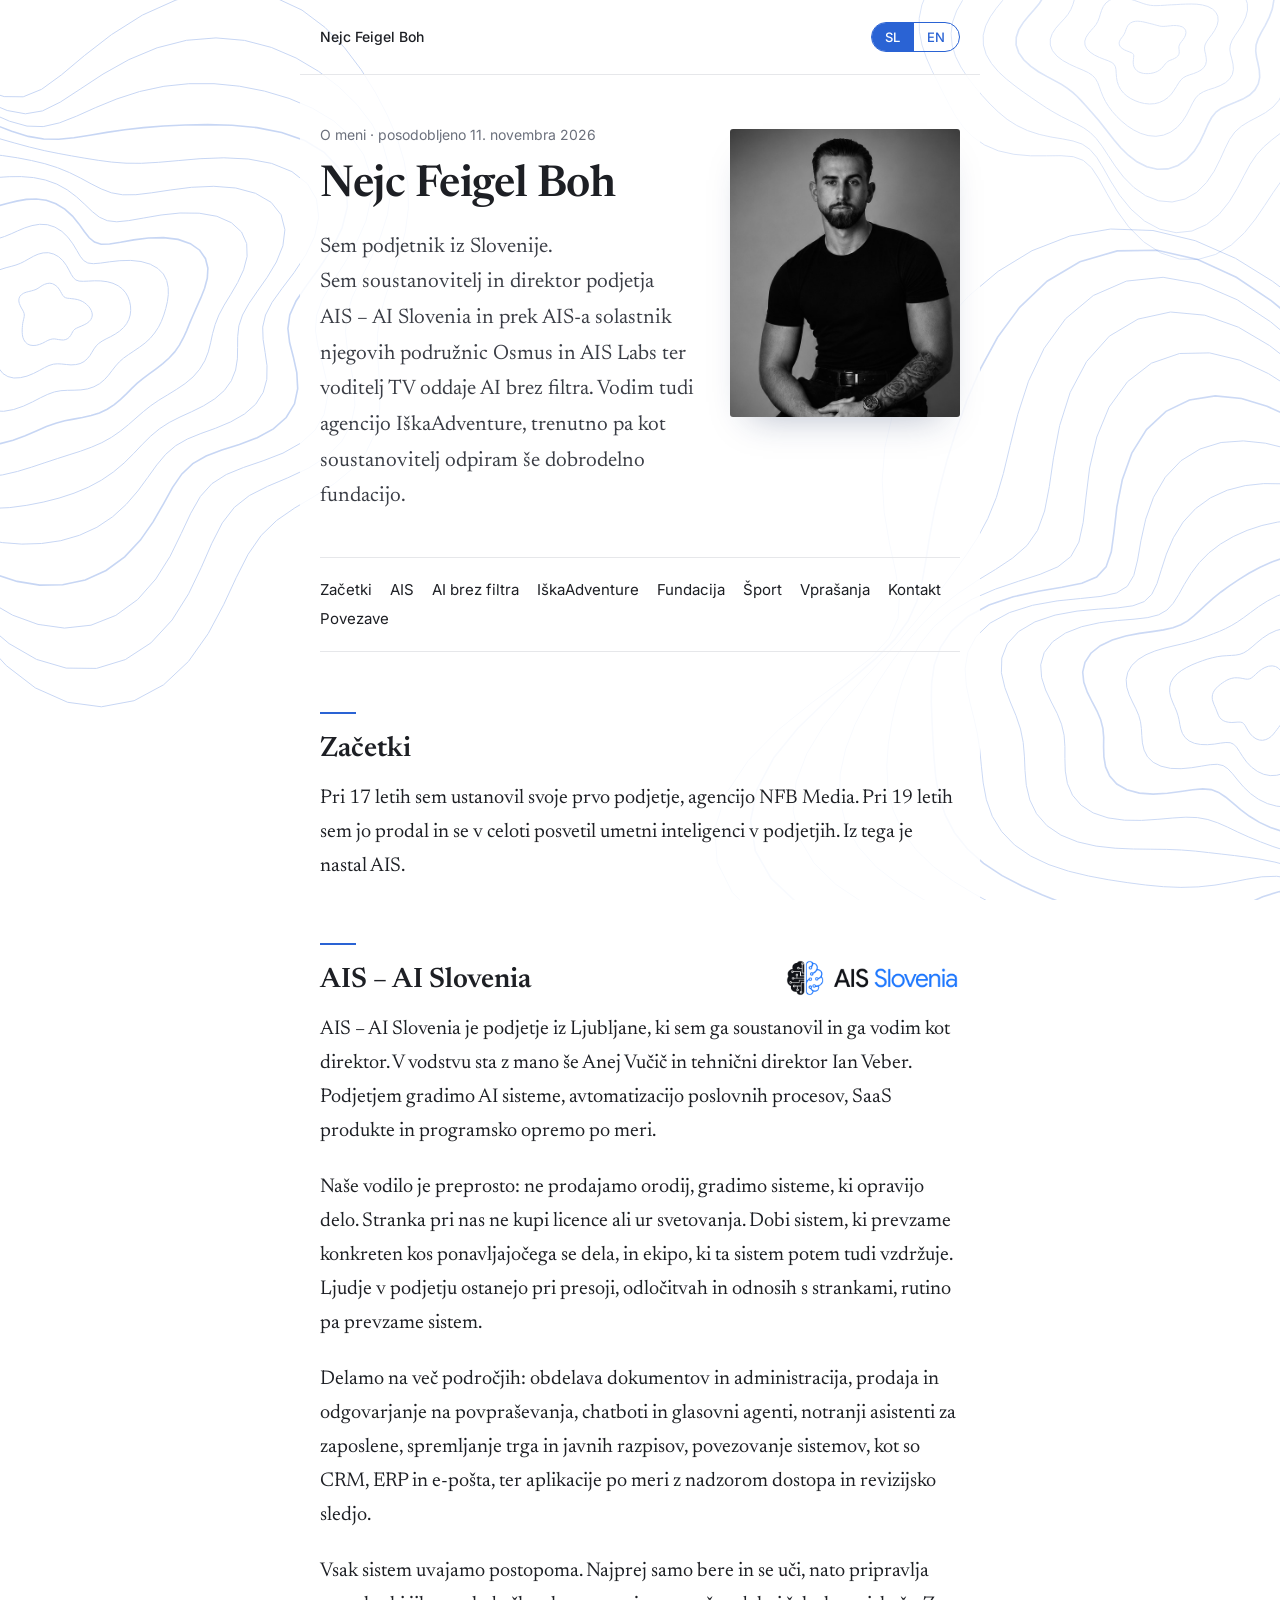
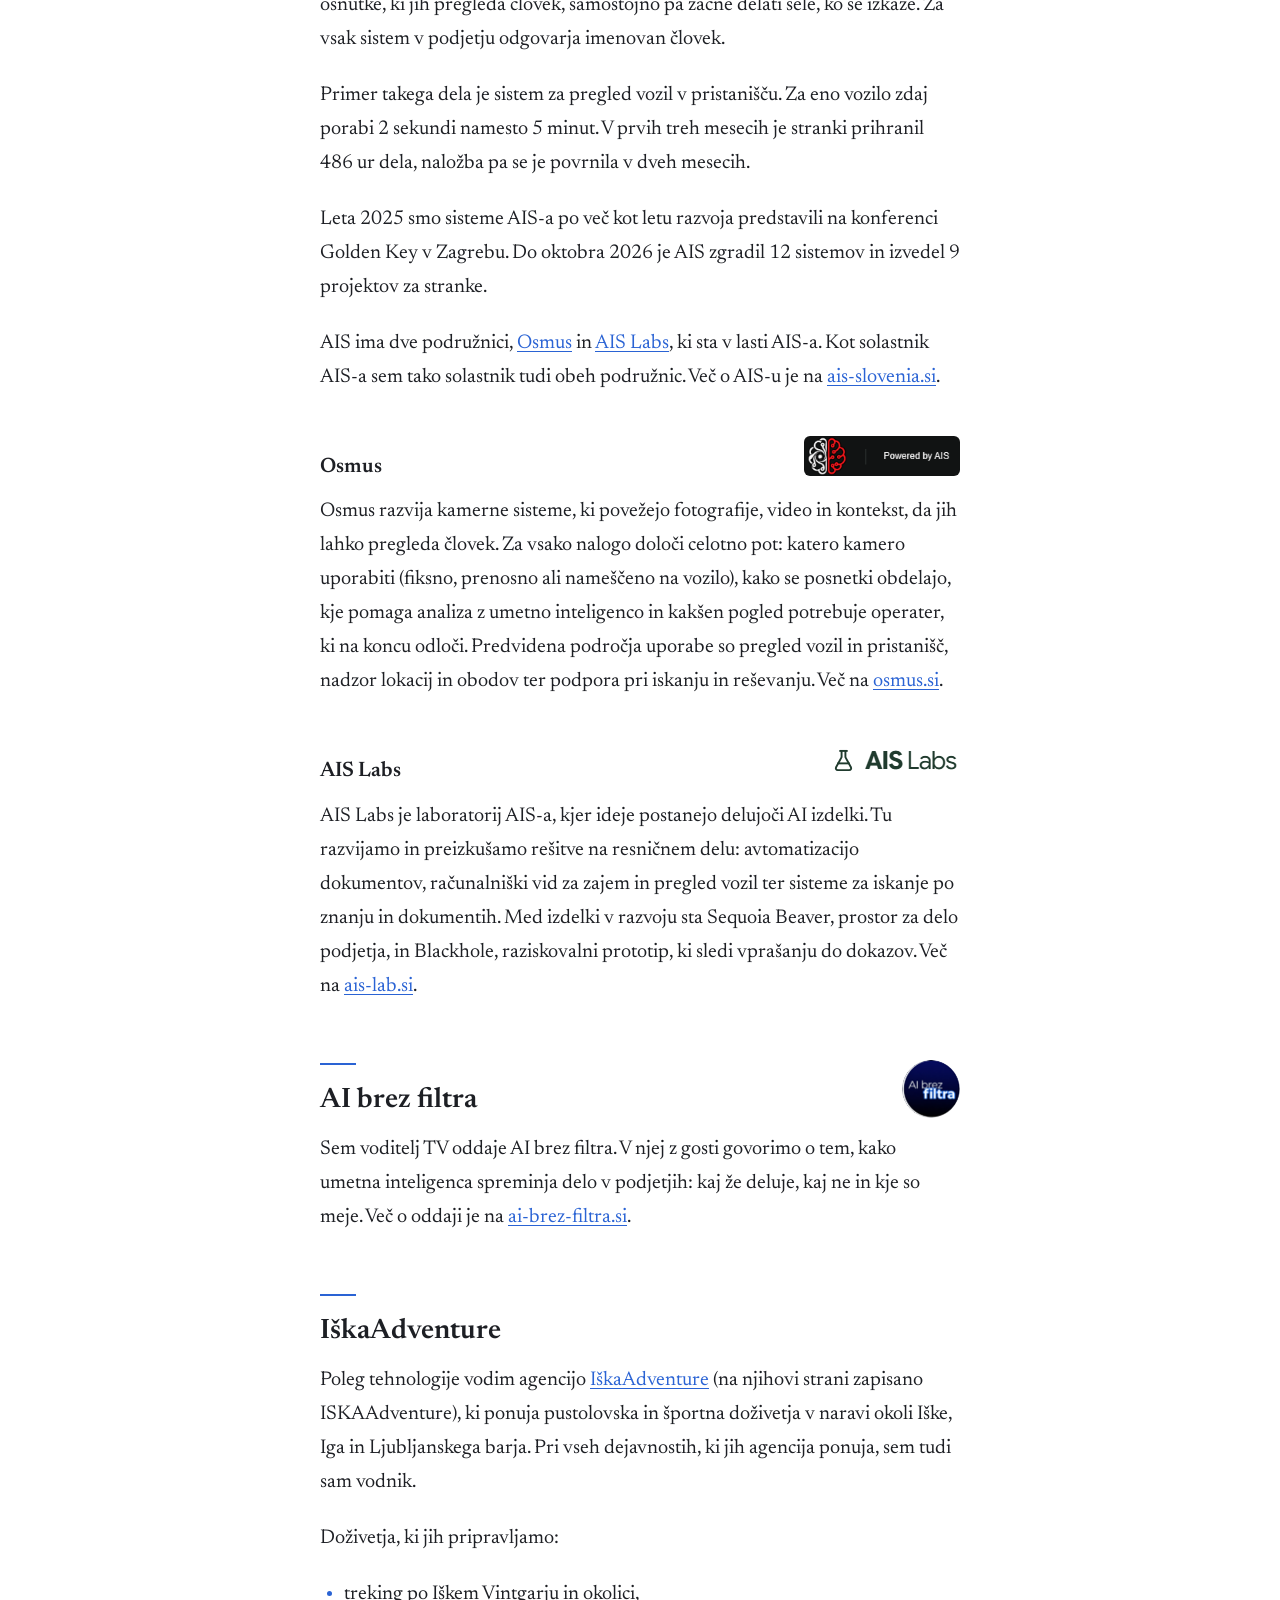
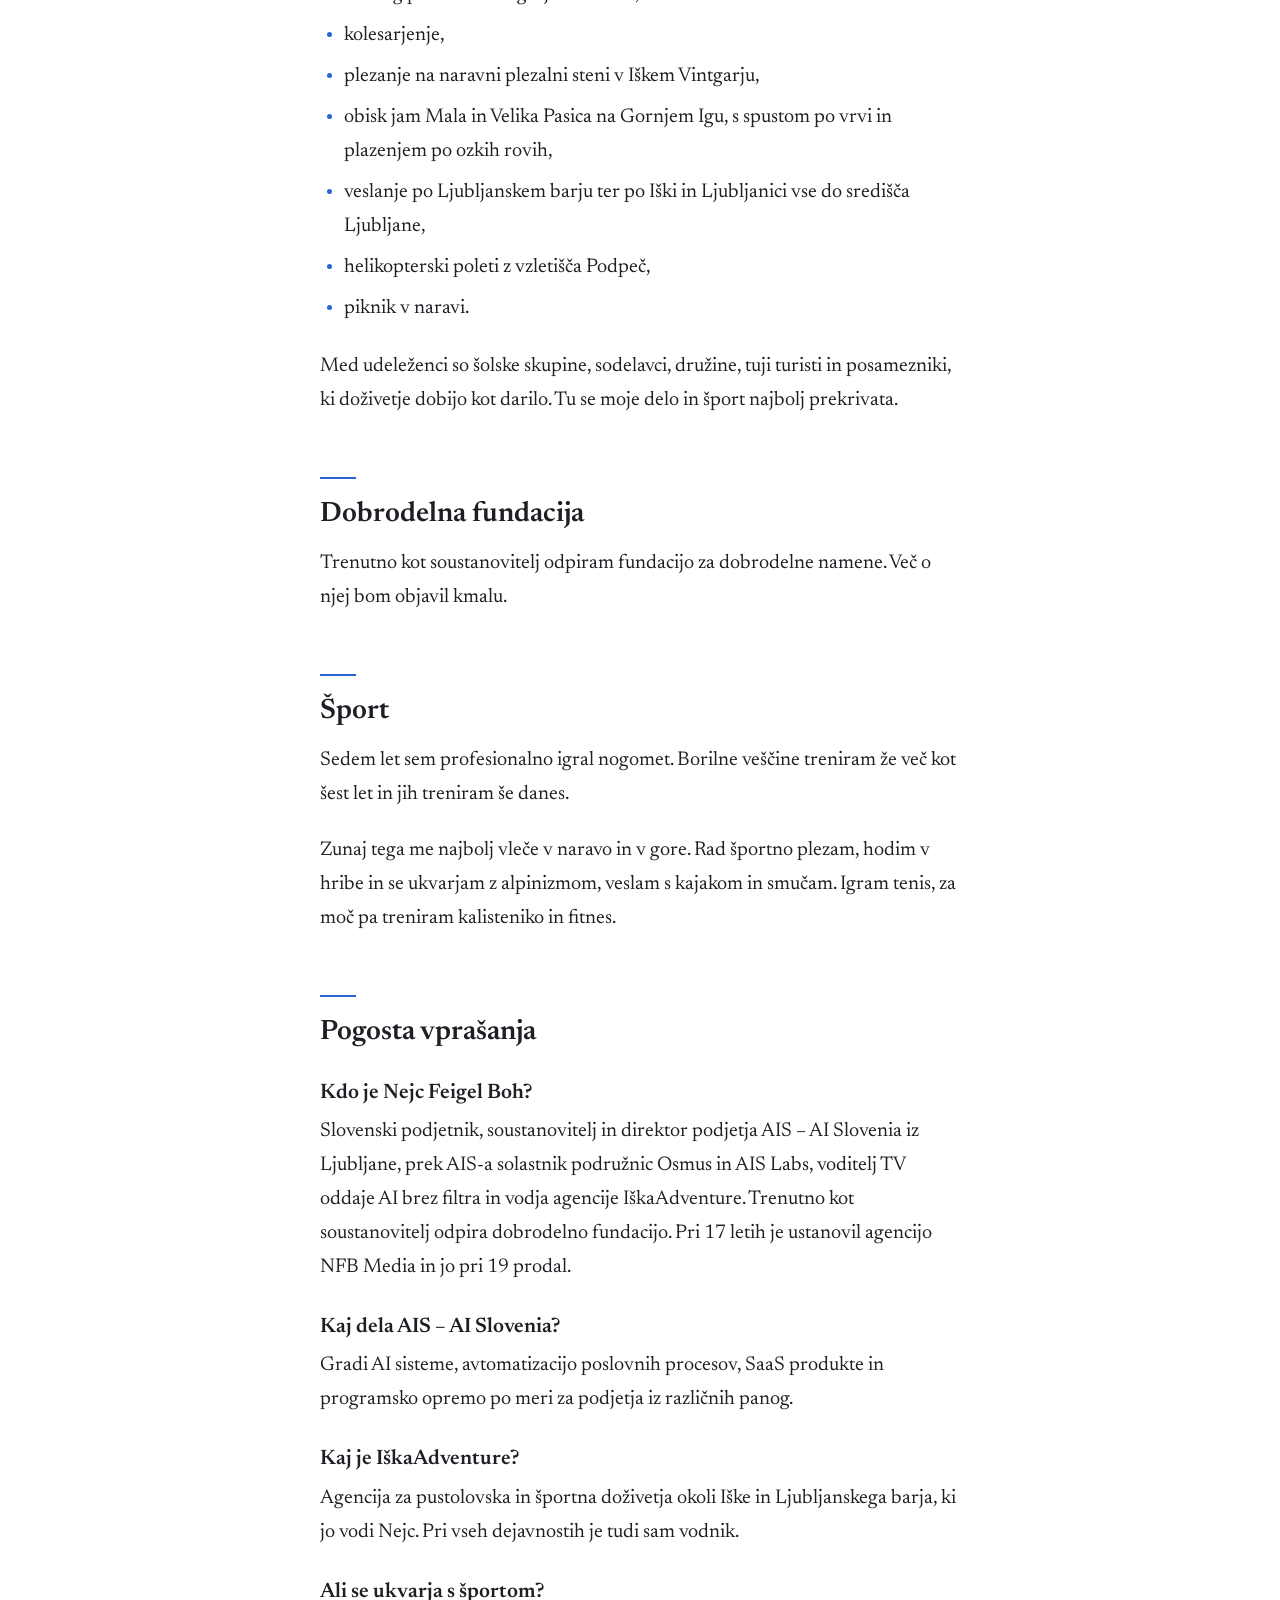
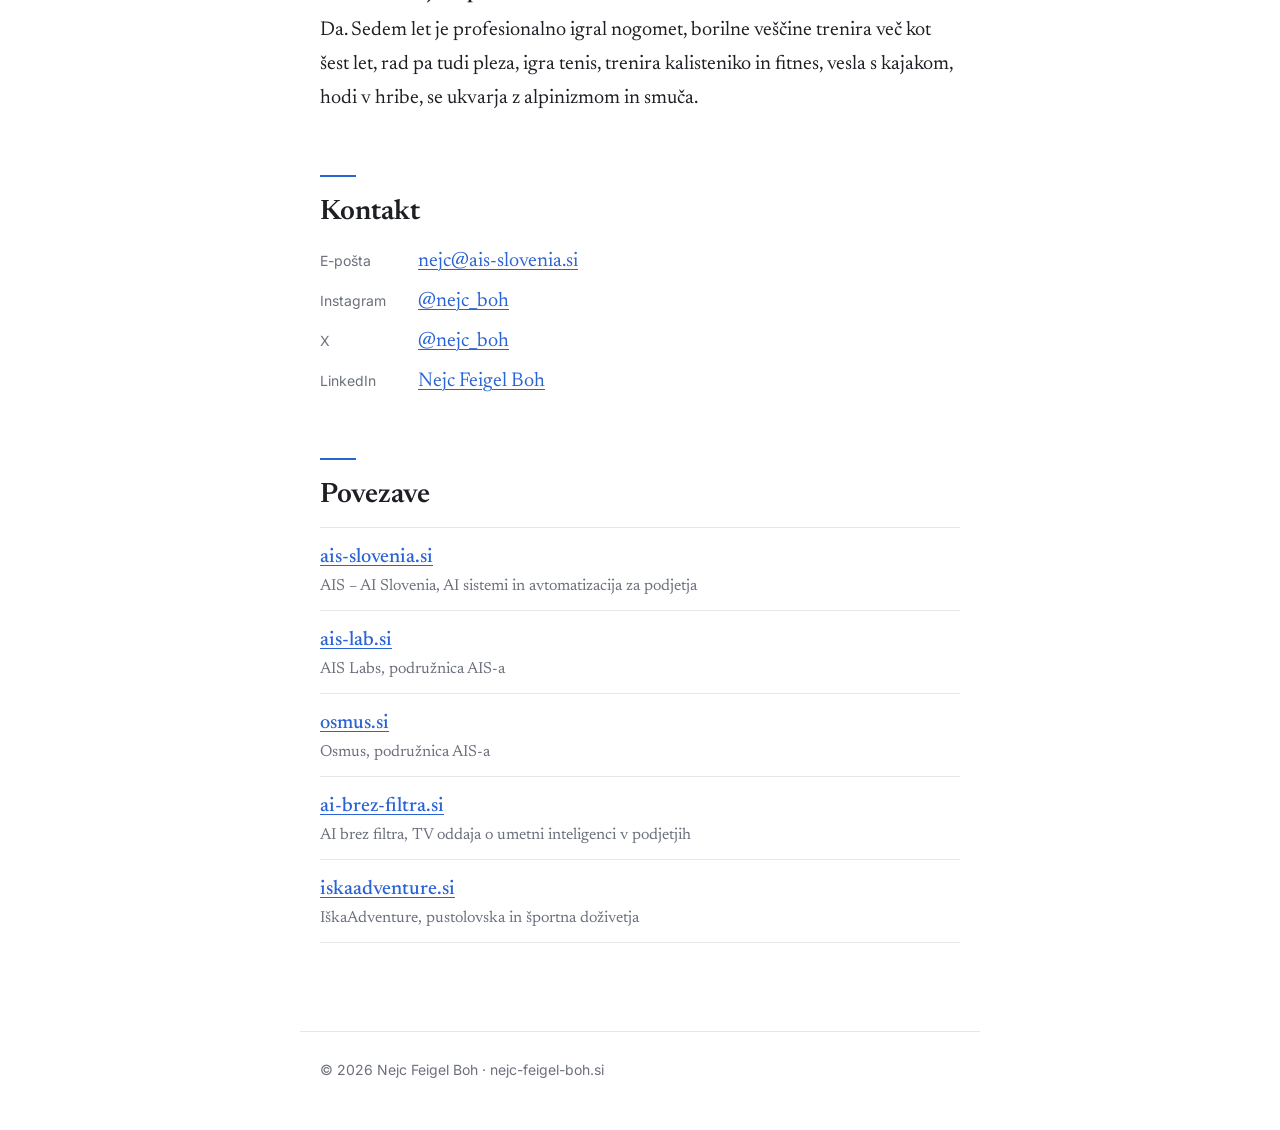
==== commit 11eae5c6: "Nova fotografija na vrhu strani Co-Authored-By: Claude Opus 5.5 <noreply@anthropic.com>" ====
--- a/index.html
+++ b/index.html
@@ -195,7 +195,7 @@
   .nowrap { white-space: nowrap; }
   .hero-photo { margin: 6px 0 0; }
   .hero-photo img {
-    display: block; width: 100%; height: auto; aspect-ratio: 4 / 5; object-fit: cover; object-position: 45% 30%;
+    display: block; width: 100%; height: auto; aspect-ratio: 4 / 5; object-fit: cover; object-position: 50% 18%;
     border-radius: 3px; box-shadow: 0 18px 36px -20px rgba(20, 40, 90, .35);
   }
   @media (max-width: 600px) {
@@ -314,7 +314,7 @@
       </p>
     </div>
     <figure class="hero-photo">
-      <img src="nejc-foto.jpg" alt="Nejc Feigel Boh, črno-bela fotografija" width="1069" height="1133">
+      <img src="nejc-foto.jpg?v=2" alt="Nejc Feigel Boh, črno-bela fotografija" width="532" height="787">
     </figure>
   </div>
 
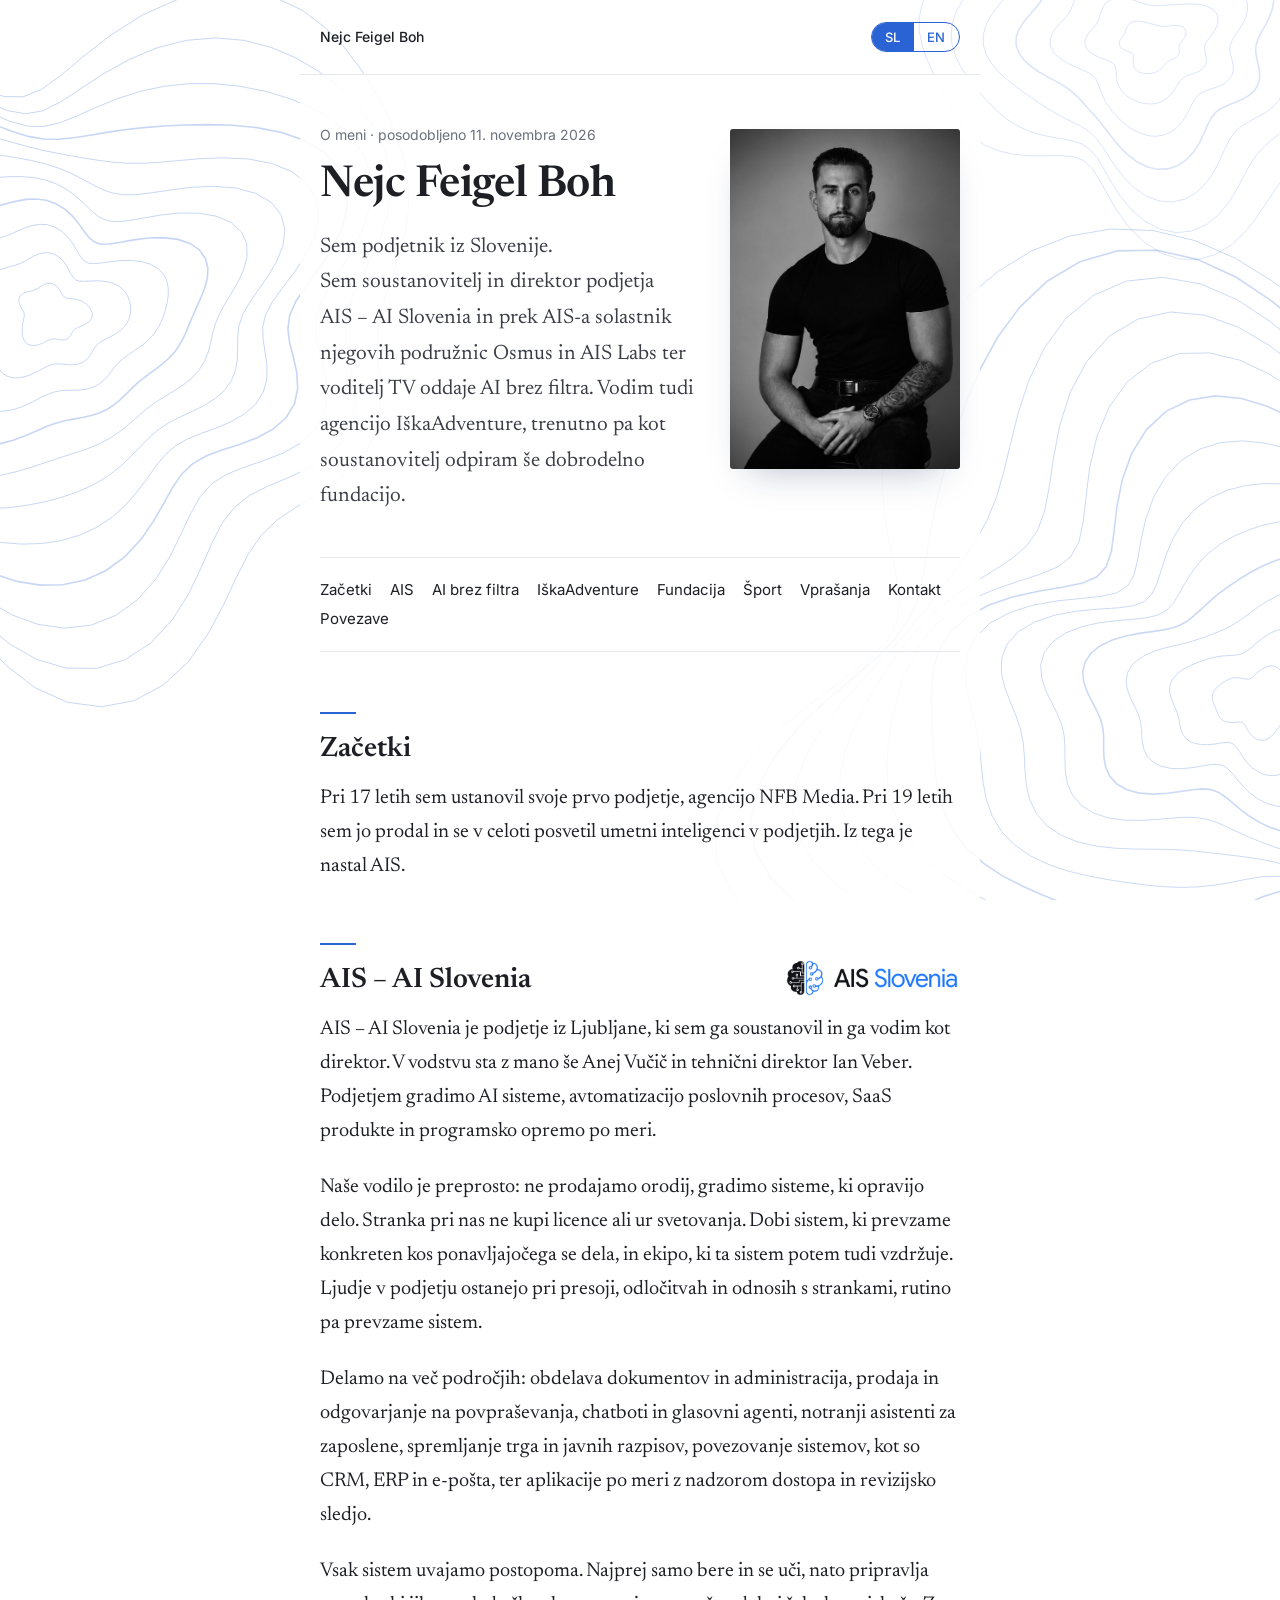
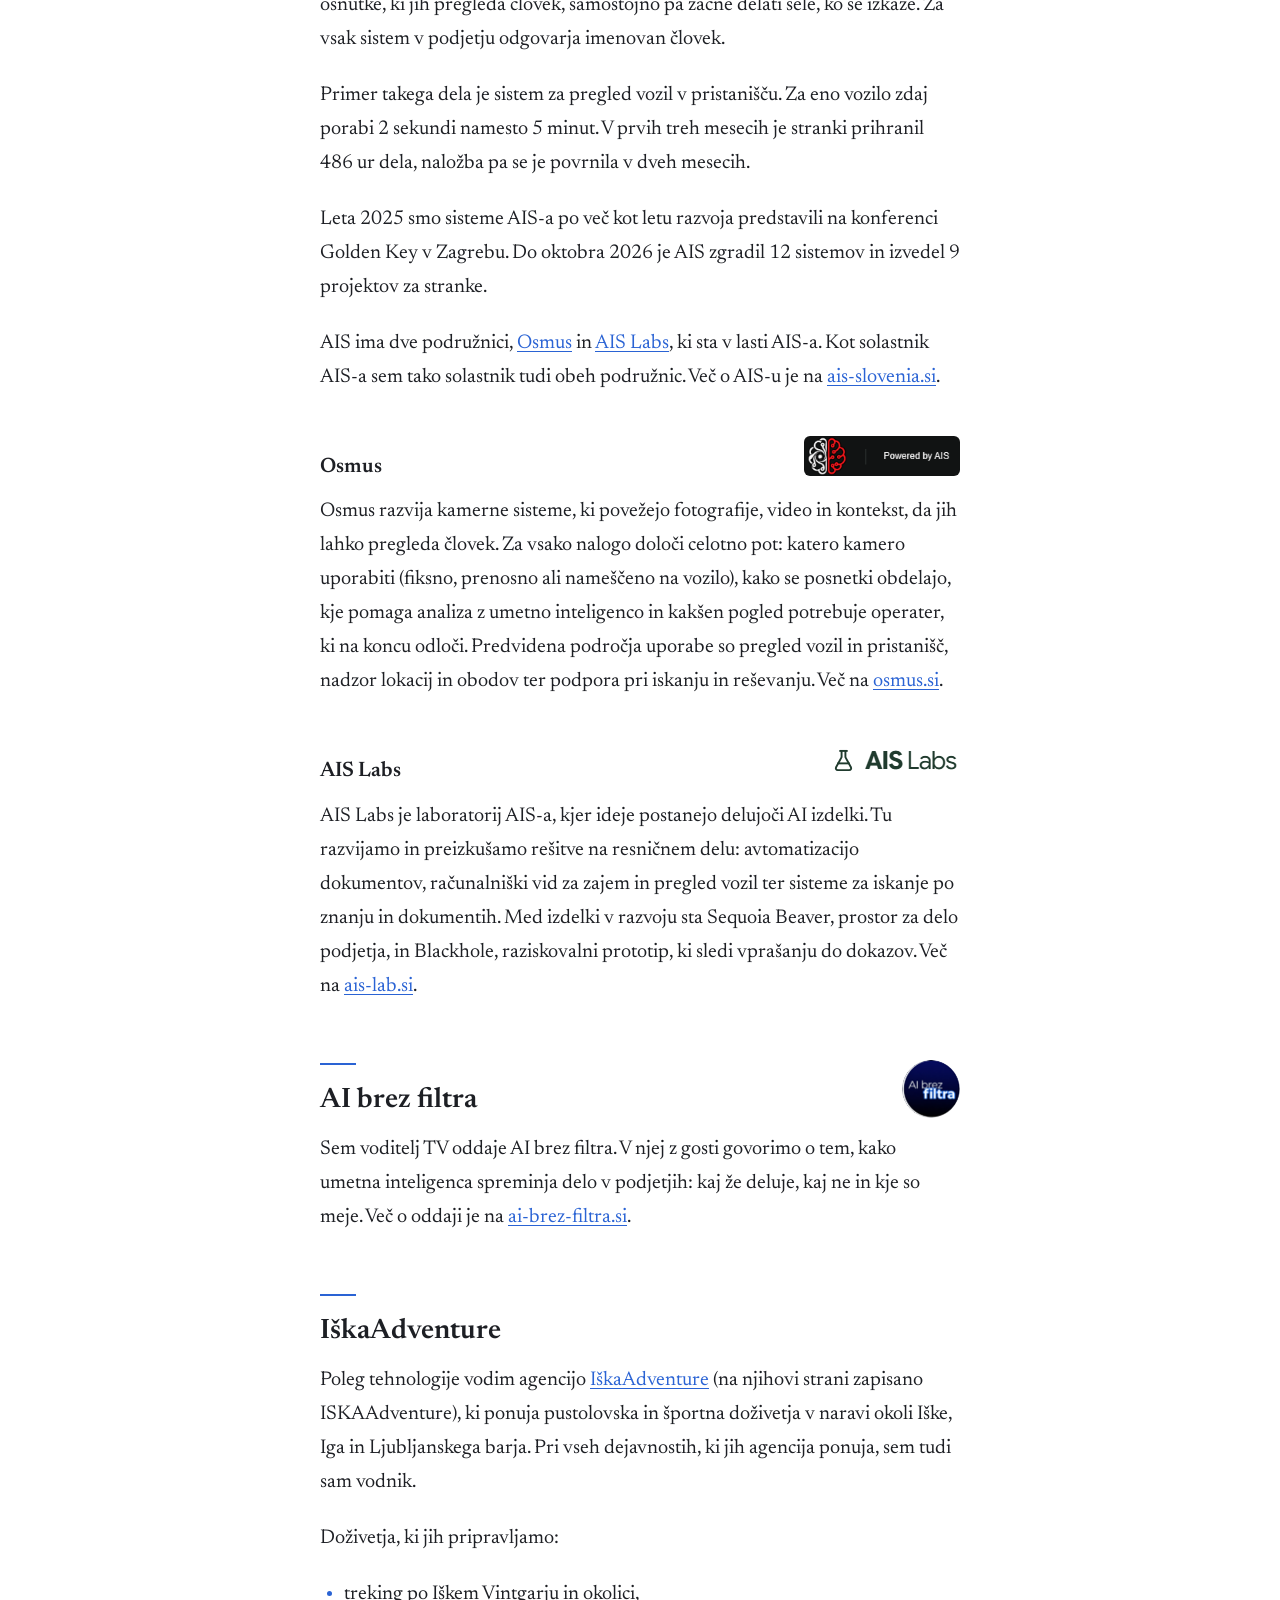
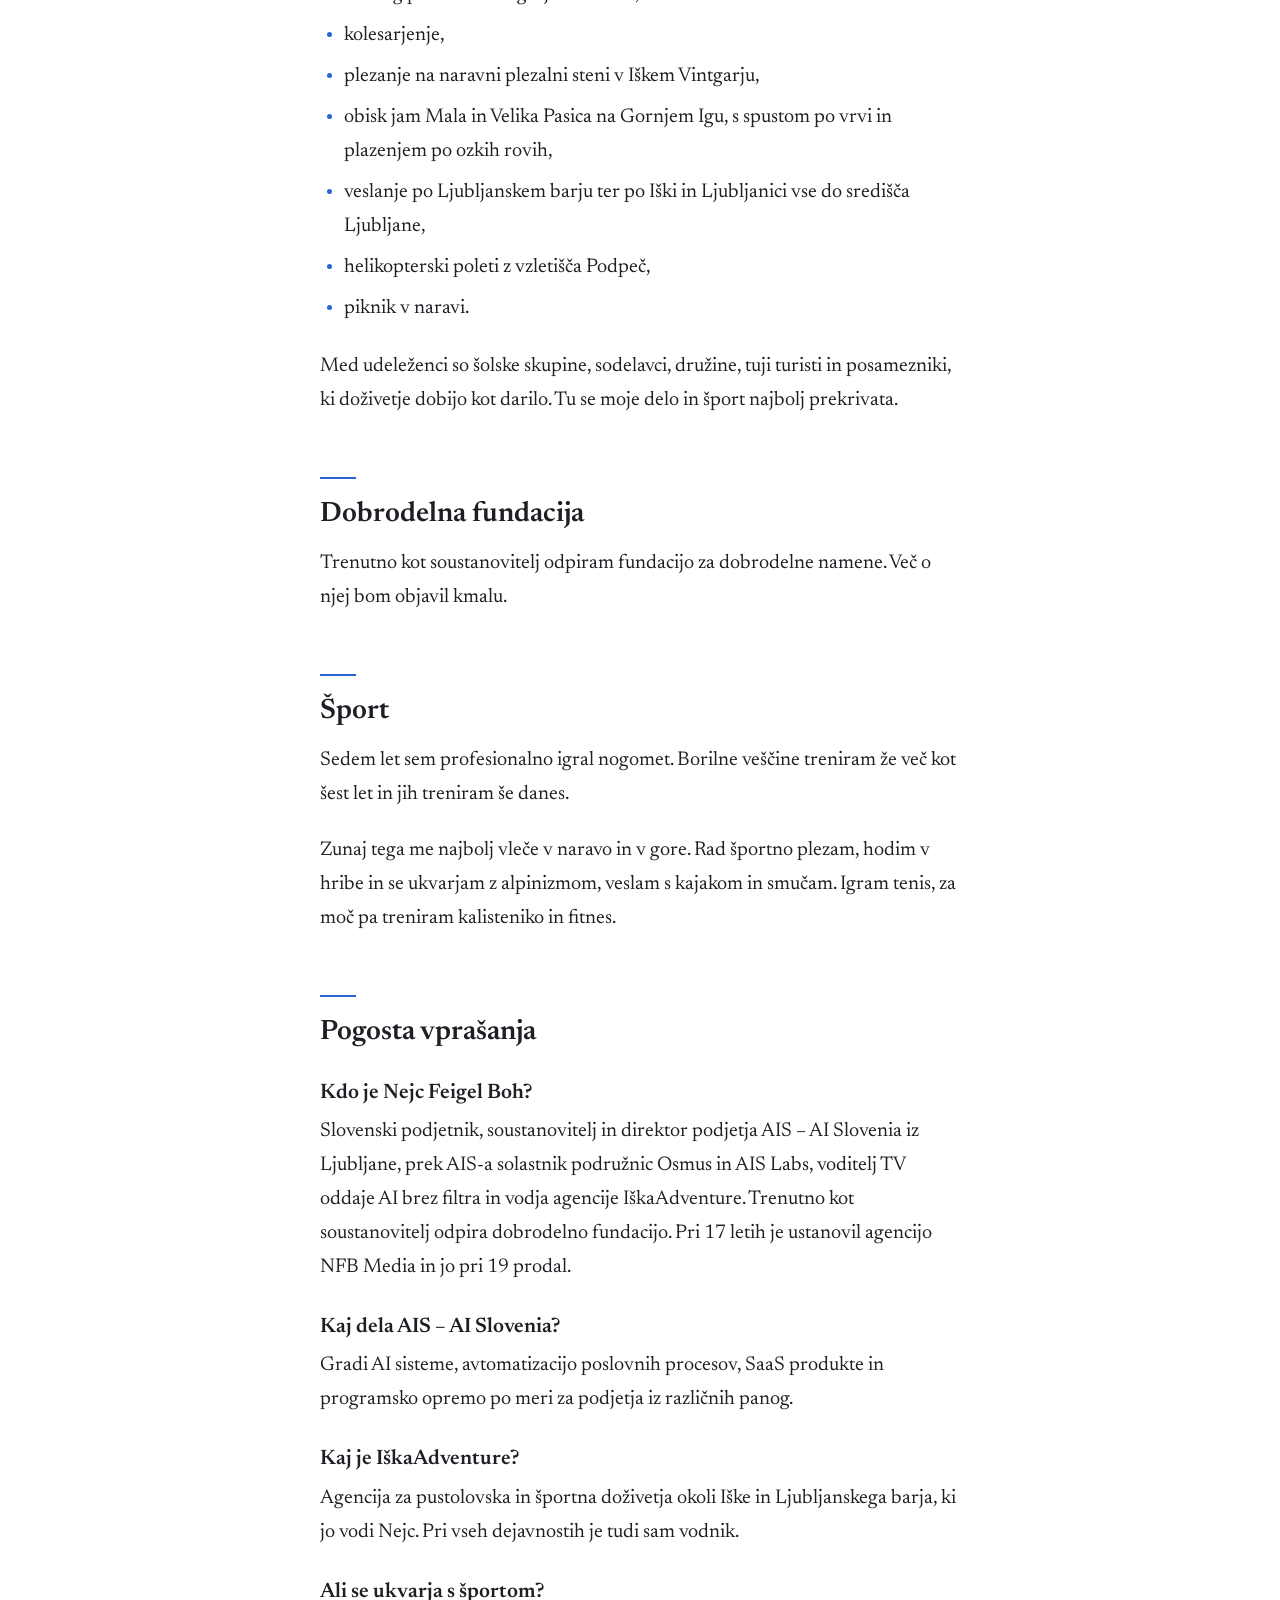
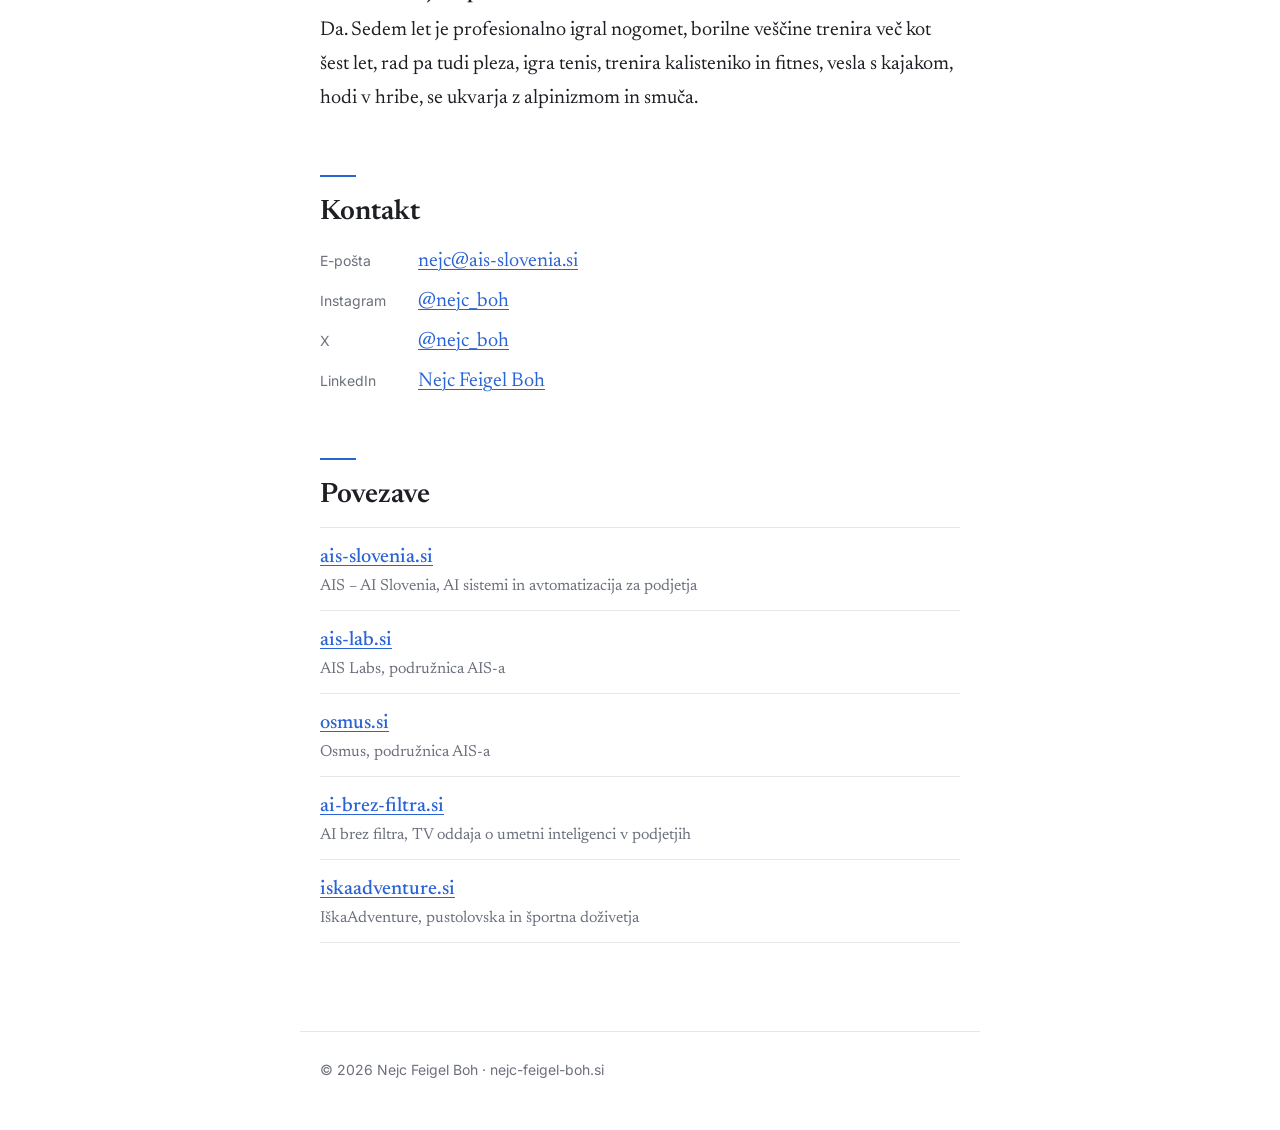
==== commit c0ff2351: "Fotografija na vrhu v celoti, brez obrezovanja Co-Authored-By: Claude Opus 5.5 <noreply@anthropic.co" ====
--- a/index.html
+++ b/index.html
@@ -195,7 +195,7 @@
   .nowrap { white-space: nowrap; }
   .hero-photo { margin: 6px 0 0; }
   .hero-photo img {
-    display: block; width: 100%; height: auto; aspect-ratio: 4 / 5; object-fit: cover; object-position: 50% 18%;
+    display: block; width: 100%; height: auto;
     border-radius: 3px; box-shadow: 0 18px 36px -20px rgba(20, 40, 90, .35);
   }
   @media (max-width: 600px) {
